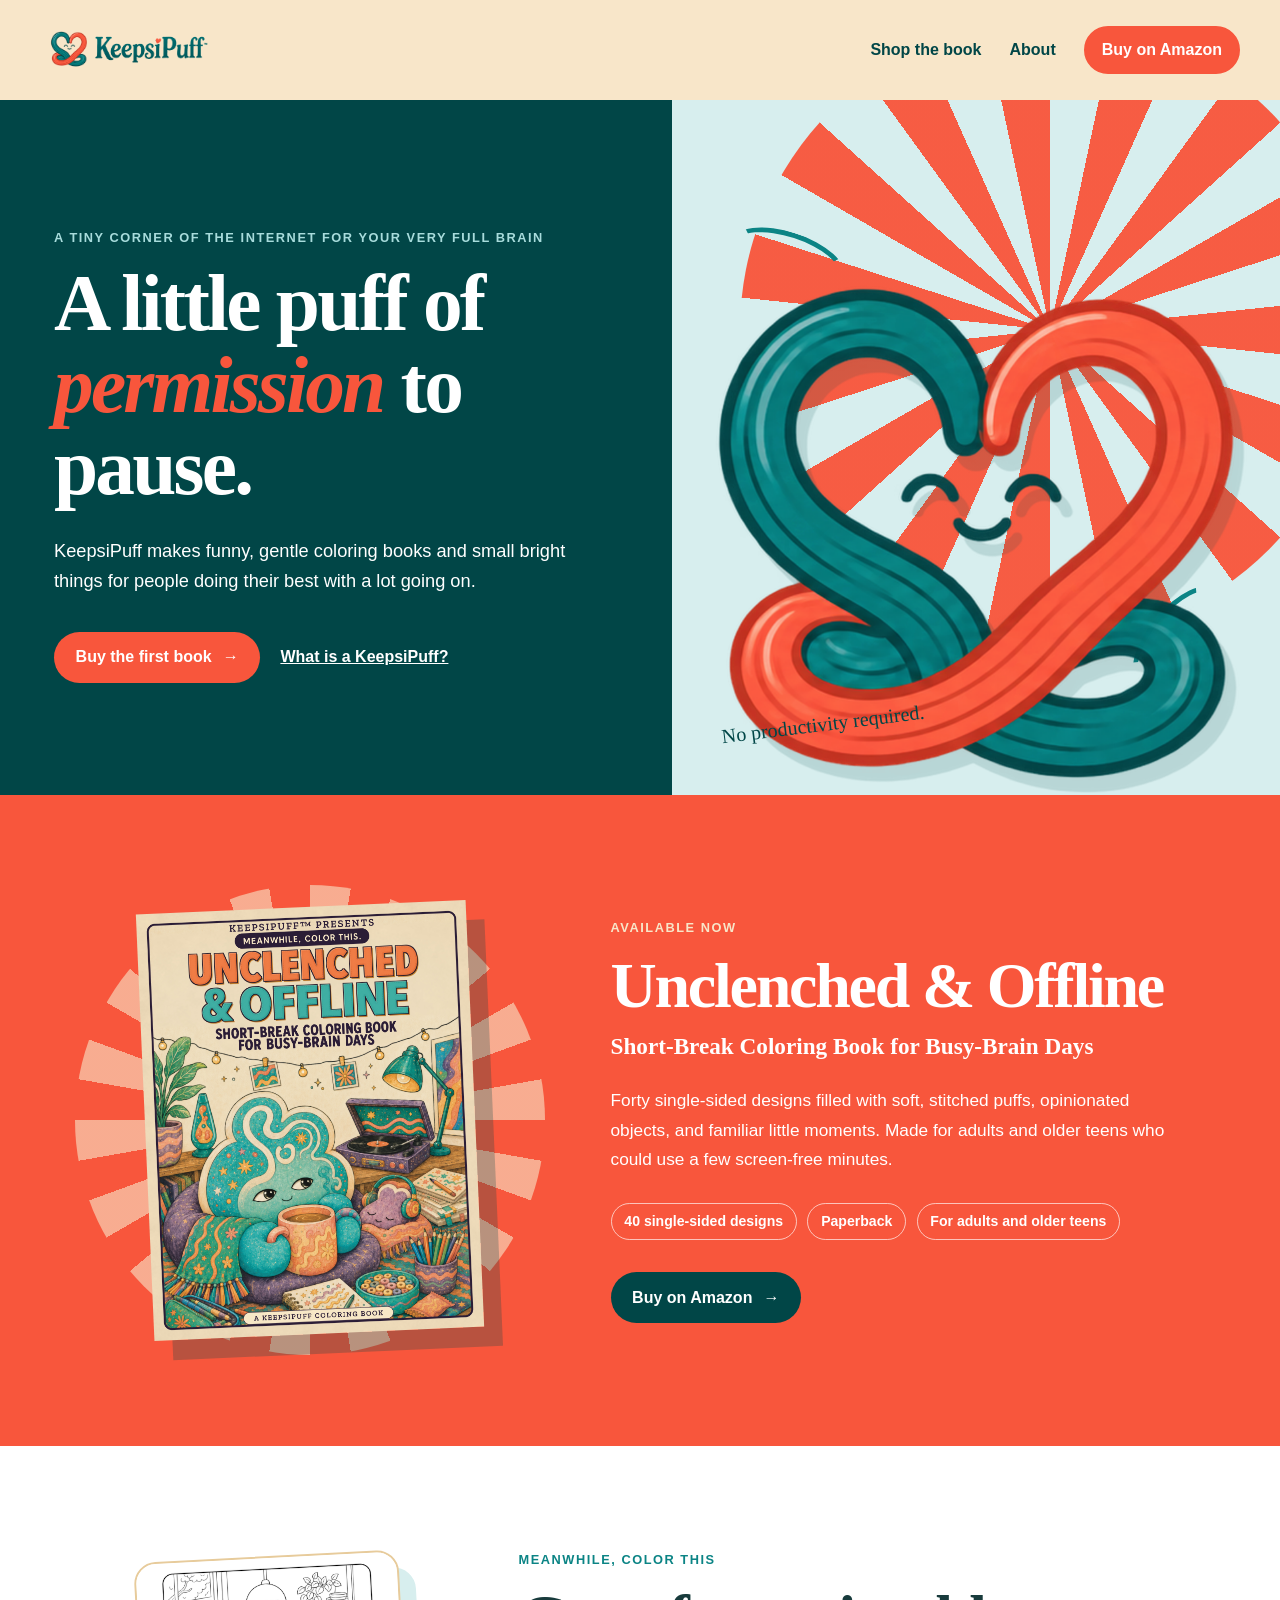
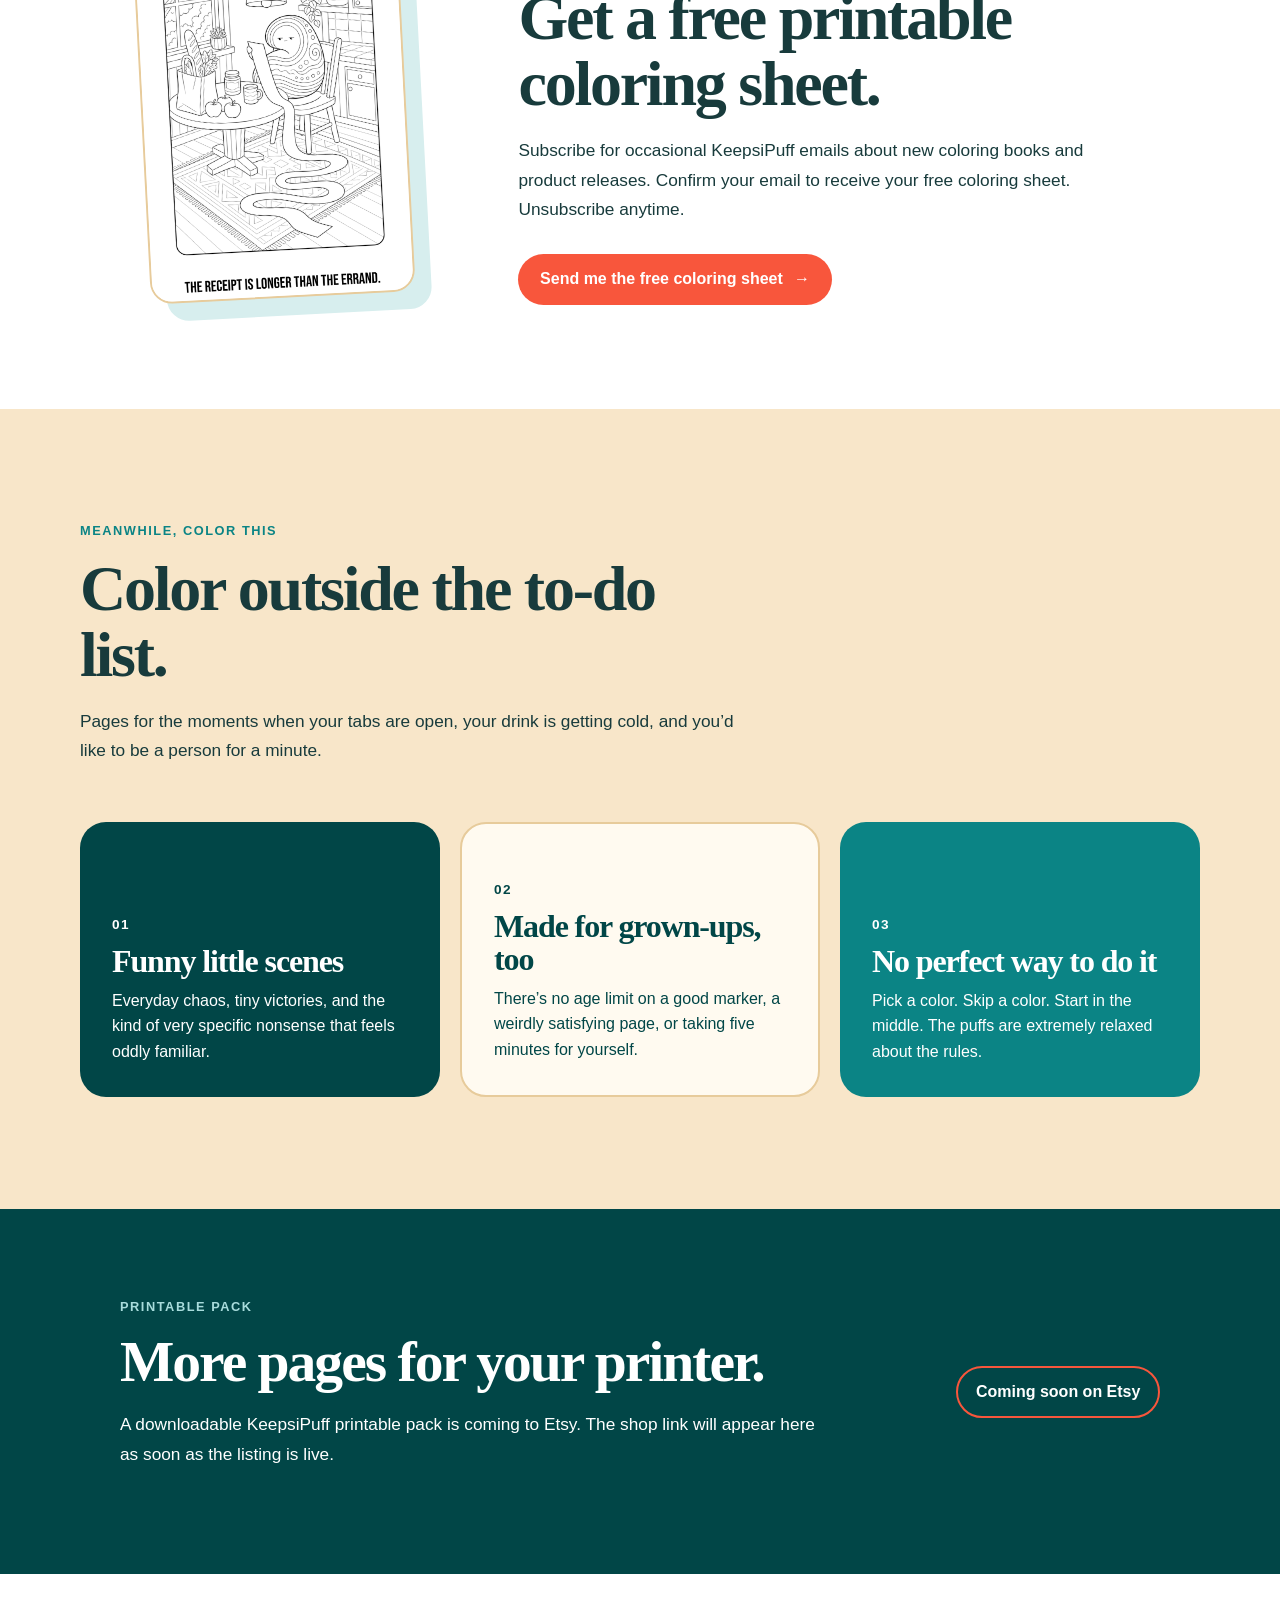
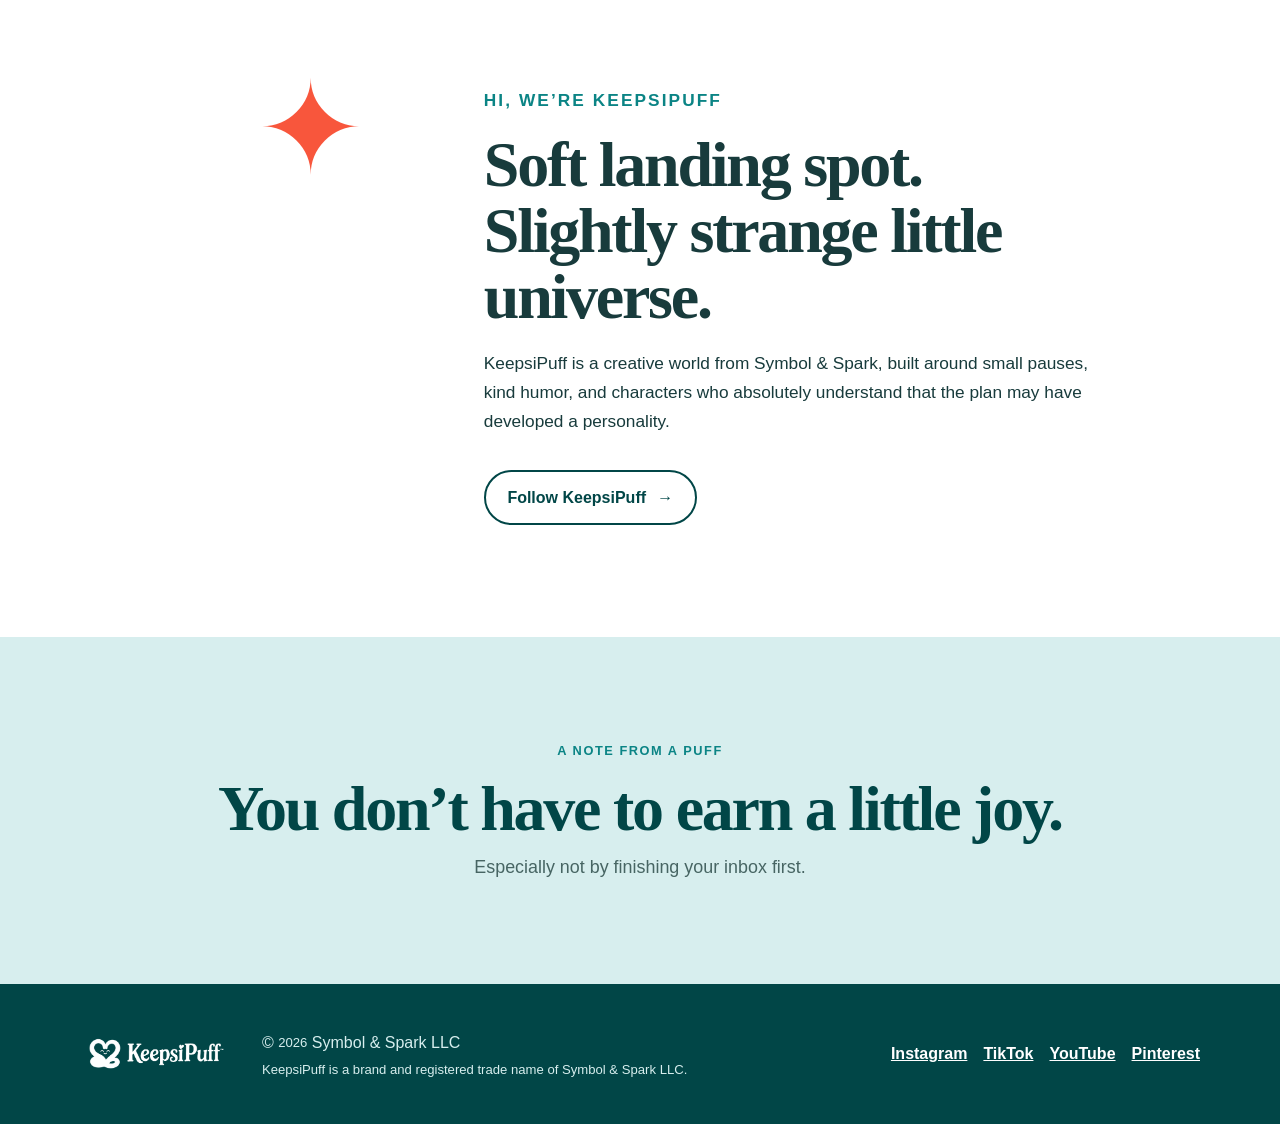
==== public/index.html @ 4de1293d "Correct free coloring sheet signup" ====
<!doctype html>
<html lang="en">
  <head>
    <meta charset="utf-8" />
    <meta name="viewport" content="width=device-width, initial-scale=1" />
    <meta name="description" content="KeepsiPuff makes small, funny places to pause, color, and keep going." />
    <meta name="theme-color" content="#014647" />
    <title>KeepsiPuff — Little breaks for big feelings</title>
    <link rel="icon" type="image/png" href="favicon.png" />
    <link rel="stylesheet" href="styles.css" />
  </head>
  <body>
    <a class="skip-link" href="#main">Skip to content</a>
    <header class="site-header">
      <a class="brand" href="#top" aria-label="KeepsiPuff home">
        <img src="keepsipuff-logo.png" alt="KeepsiPuff" />
      </a>
      <nav aria-label="Primary navigation">
        <a href="#shop">Shop the book</a>
        <a href="#about">About</a>
        <a class="nav-cta" href="https://www.amazon.com/dp/B0HKVKWVZ1" target="_blank" rel="noopener">Buy on Amazon</a>
      </nav>
    </header>

    <main id="main">
      <section class="hero" id="top" aria-labelledby="hero-heading">
        <div class="hero-copy">
          <p class="eyebrow">A tiny corner of the internet for your very full brain</p>
          <h1 id="hero-heading">A little puff of <em>permission</em> to pause.</h1>
          <p class="hero-intro">KeepsiPuff makes funny, gentle coloring books and small bright things for people doing their best with a lot going on.</p>
          <div class="hero-actions">
            <a class="button button-coral" href="https://www.amazon.com/dp/B0HKVKWVZ1" target="_blank" rel="noopener">Buy the first book <span aria-hidden="true">→</span></a>
            <a class="text-link" href="#about">What is a KeepsiPuff?</a>
          </div>
        </div>
        <div class="hero-art" aria-hidden="true">
          <div class="sunburst"></div>
          <div class="squiggle squiggle-one"></div>
          <div class="squiggle squiggle-two"></div>
          <img src="keepsipuff-mascot.png" alt="" />
          <p class="art-note">No productivity required.</p>
        </div>
      </section>

      <section class="shop" id="shop" aria-labelledby="shop-heading">
        <div class="book-stage">
          <span class="book-burst" aria-hidden="true"></span>
          <img src="unclenched-offline-cover.jpg" alt="Cover of Unclenched &amp; Offline" />
        </div>
        <div class="book-copy">
          <p class="eyebrow">Available now</p>
          <h2 id="shop-heading">Unclenched &amp; Offline</h2>
          <p class="book-subtitle">Short-Break Coloring Book for Busy-Brain Days</p>
          <p>Forty single-sided designs filled with soft, stitched puffs, opinionated objects, and familiar little moments. Made for adults and older teens who could use a few screen-free minutes.</p>
          <ul class="book-details" aria-label="Book details">
            <li>40 single-sided designs</li>
            <li>Paperback</li>
            <li>For adults and older teens</li>
          </ul>
          <a class="button button-teal" href="https://www.amazon.com/dp/B0HKVKWVZ1" target="_blank" rel="noopener">Buy on Amazon <span aria-hidden="true">→</span></a>
        </div>
      </section>

      <section class="freebie" id="free-coloring-sheet" aria-labelledby="freebie-heading">
        <div class="freebie-art">
          <img class="free-coloring-sheet" src="free-coloring-sheet.png" alt="Preview of The Receipt Is Longer Than the Errand free coloring sheet" />
        </div>
        <div class="freebie-copy">
          <p class="eyebrow">Meanwhile, Color This</p>
          <h2 id="freebie-heading">Get a free printable coloring sheet.</h2>
          <p>Subscribe for occasional KeepsiPuff emails about new coloring books and product releases. Confirm your email to receive your free coloring sheet. Unsubscribe anytime.</p>
          <a class="button button-coral" href="https://color.keepsipuff.com/" target="_blank" rel="noopener noreferrer">Send me the free coloring sheet <span aria-hidden="true">→</span></a>
        </div>
      </section>

      <section class="breaks" id="meanwhile-color-this" aria-labelledby="breaks-heading">
        <div class="section-heading">
          <p class="eyebrow">Meanwhile, Color This</p>
          <h2 id="breaks-heading">Color outside the to-do list.</h2>
          <p>Pages for the moments when your tabs are open, your drink is getting cold, and you’d like to be a person for a minute.</p>
        </div>
        <div class="break-grid">
          <article class="break-card card-teal">
            <span class="card-number">01</span>
            <h3>Funny little scenes</h3>
            <p>Everyday chaos, tiny victories, and the kind of very specific nonsense that feels oddly familiar.</p>
          </article>
          <article class="break-card card-cream">
            <span class="card-number">02</span>
            <h3>Made for grown-ups, too</h3>
            <p>There’s no age limit on a good marker, a weirdly satisfying page, or taking five minutes for yourself.</p>
          </article>
          <article class="break-card card-coral">
            <span class="card-number">03</span>
            <h3>No perfect way to do it</h3>
            <p>Pick a color. Skip a color. Start in the middle. The puffs are extremely relaxed about the rules.</p>
          </article>
        </div>
      </section>

      <section class="printable-pack" id="printable-pack" aria-labelledby="printable-heading">
        <div>
          <p class="eyebrow">Printable pack</p>
          <h2 id="printable-heading">More pages for your printer.</h2>
          <p>A downloadable KeepsiPuff printable pack is coming to Etsy. The shop link will appear here as soon as the listing is live.</p>
        </div>
        <p class="coming-soon">Coming soon on Etsy</p>
      </section>

      <section class="about" id="about" aria-labelledby="about-heading">
        <div class="about-mark" aria-hidden="true">✦</div>
        <div>
          <p class="eyebrow">Hi, we’re KeepsiPuff</p>
          <h2 id="about-heading">Soft landing spot. Slightly strange little universe.</h2>
          <p>KeepsiPuff is a creative world from Symbol &amp; Spark, built around small pauses, kind humor, and characters who absolutely understand that the plan may have developed a personality.</p>
          <a class="button button-outline" href="#social">Follow KeepsiPuff <span aria-hidden="true">→</span></a>
        </div>
      </section>

      <section class="note" aria-labelledby="note-heading">
        <p class="eyebrow">A note from a puff</p>
        <h2 id="note-heading">You don’t have to earn a little joy.</h2>
        <p>Especially not by finishing your inbox first.</p>
      </section>
    </main>

    <footer>
      <img src="keepsipuff-logo.png" alt="KeepsiPuff" />
      <p class="footer-legal">© <span id="year"></span> Symbol &amp; Spark LLC<br /><span>KeepsiPuff is a brand and registered trade name of Symbol &amp; Spark LLC.</span></p>
      <nav class="social-links" id="social" aria-label="KeepsiPuff social profiles">
        <a href="https://www.instagram.com/keepsipuff/" target="_blank" rel="noopener noreferrer">Instagram</a>
        <a href="https://www.tiktok.com/@keepsipuff" target="_blank" rel="noopener noreferrer">TikTok</a>
        <a href="https://www.youtube.com/@keepsipuff" target="_blank" rel="noopener noreferrer">YouTube</a>
        <a href="https://www.pinterest.com/keepsipuff/" target="_blank" rel="noopener noreferrer">Pinterest</a>
      </nav>
    </footer>
    <script>document.getElementById('year').textContent = new Date().getFullYear()</script>
  </body>
</html>
---- public/styles.css ----
:root {
  --teal: #014647;
  --bright: #0b8485;
  --coral: #f8563c;
  --cream: #f8e6c9;
  --pale: #d7eeee;
  --ink: #183b3c;
  --muted: #476563;
  --display: Georgia, "Times New Roman", serif;
  --body: Arial, Helvetica, sans-serif;
}
* {
  box-sizing: border-box;
}
html {
  scroll-behavior: smooth;
}
body {
  margin: 0;
  background: var(--cream);
  color: var(--ink);
  font-family: var(--body);
  font-size: 16px;
  line-height: 1.5;
}
.skip-link {
  position: absolute;
  left: 1rem;
  top: -4rem;
  background: #fff;
  color: var(--teal);
  padding: 0.7rem 1rem;
  z-index: 10;
}
.skip-link:focus {
  top: 1rem;
}
.site-header {
  width: min(1200px, calc(100% - 3rem));
  margin: auto;
  display: flex;
  justify-content: space-between;
  align-items: center;
  min-height: 100px;
}
.brand img {
  width: 175px;
  height: auto;
  display: block;
}
.site-header nav {
  display: flex;
  gap: 1.75rem;
  align-items: center;
}
.site-header a {
  color: var(--teal);
  font-weight: 700;
  text-decoration: none;
}
.site-header a:hover {
  text-decoration: underline;
}
.site-header .nav-cta {
  padding: 0.65rem 1rem;
  border: 2px solid var(--coral);
  background: var(--coral);
  color: #fff;
  border-radius: 999px;
}
.site-header .nav-cta:hover {
  background: #ff7058;
  text-decoration: none;
}
.hero {
  min-height: 600px;
  background: var(--teal);
  color: #fff;
  display: grid;
  grid-template-columns: 1.05fr 0.95fr;
  overflow: hidden;
}
.hero-copy {
  max-width: 650px;
  justify-self: end;
  padding: 8rem clamp(2rem, 7vw, 6.5rem) 7rem 2rem;
}
.eyebrow {
  font-size: 0.8rem;
  letter-spacing: 0.12em;
  text-transform: uppercase;
  font-weight: 800;
  margin: 0 0 1rem;
}
.hero .eyebrow {
  color: #a8dcdc;
}
.hero h1,
h2,
h3 {
  font-family: var(--display);
  letter-spacing: -0.035em;
  line-height: 1.03;
}
.hero h1 {
  font-size: clamp(3.3rem, 6.2vw, 6.5rem);
  margin: 0;
  max-width: 650px;
}
.hero h1 em {
  color: var(--coral);
  font-weight: inherit;
}
.hero-intro {
  font-size: 1.14rem;
  max-width: 530px;
  margin: 1.75rem 0 2.2rem;
  line-height: 1.65;
}
.hero-actions {
  display: flex;
  align-items: center;
  gap: 1.25rem;
  flex-wrap: wrap;
}
.button {
  display: inline-flex;
  align-items: center;
  gap: 0.7rem;
  border-radius: 999px;
  padding: 0.85rem 1.35rem;
  font-weight: 800;
  text-decoration: none;
  transition:
    transform 0.2s,
    background 0.2s;
}
.button:hover {
  transform: translateY(-2px);
}
.button-coral {
  background: var(--coral);
  color: #fff;
}
.button-coral:hover {
  background: #ff7058;
}
.button-teal {
  background: var(--teal);
  color: #fff;
}
.button-teal:hover {
  background: var(--bright);
}
.text-link {
  color: #fff;
  font-weight: 800;
}
.hero-art {
  position: relative;
  min-height: 600px;
  background: var(--pale);
  display: flex;
  align-items: end;
  justify-content: center;
  overflow: hidden;
}
.hero-art img {
  position: relative;
  width: min(580px, 90%);
  z-index: 2;
  filter: drop-shadow(11px 15px 0 rgba(1, 70, 71, 0.14));
}
.sunburst {
  position: absolute;
  width: 620px;
  height: 620px;
  top: -80px;
  right: -80px;
  background: repeating-conic-gradient(
    from 12deg,
    var(--coral) 0 12deg,
    transparent 12deg 24deg
  );
  border-radius: 50%;
  opacity: 0.96;
}
.squiggle {
  border: 5px solid var(--bright);
  width: 120px;
  height: 55px;
  border-color: var(--bright) transparent transparent transparent;
  border-radius: 50%;
  position: absolute;
  z-index: 1;
}
.squiggle-one {
  top: 19%;
  left: 9%;
  transform: rotate(18deg);
}
.squiggle-two {
  right: 7%;
  bottom: 19%;
  transform: rotate(-50deg);
}
.art-note {
  position: absolute;
  z-index: 3;
  left: 8%;
  bottom: 8%;
  font-family: var(--display);
  font-size: 1.25rem;
  color: var(--teal);
  transform: rotate(-7deg);
  margin: 0;
}
.shop {
  background: var(--coral);
  color: #fff;
  display: grid;
  grid-template-columns: minmax(300px, 0.85fr) 1.15fr;
  gap: clamp(3rem, 7vw, 7rem);
  align-items: center;
  padding: 7rem max(1.5rem, calc((100vw - 1080px) / 2));
  overflow: hidden;
}
.book-stage {
  position: relative;
  display: flex;
  justify-content: center;
}
.book-stage img {
  position: relative;
  width: min(330px, 78vw);
  height: auto;
  z-index: 2;
  box-shadow: 18px 20px 0 rgba(1, 70, 71, 0.26);
  transform: rotate(-2.5deg);
}
.book-burst {
  position: absolute;
  width: 470px;
  height: 470px;
  top: 50%;
  left: 50%;
  transform: translate(-50%, -50%);
  background: repeating-conic-gradient(
    var(--cream) 0 10deg,
    transparent 10deg 20deg
  );
  border-radius: 50%;
  opacity: 0.6;
}
.book-copy {
  max-width: 570px;
}
.book-copy .eyebrow {
  color: var(--cream);
}
.book-copy h2 {
  margin-bottom: 0.65rem;
}
.book-subtitle {
  font-family: var(--display);
  font-size: 1.45rem;
  font-weight: 700;
  margin: 0.25rem 0 1.4rem;
}
.book-copy > p:not(.eyebrow):not(.book-subtitle) {
  font-size: 1.08rem;
  line-height: 1.7;
}
.book-details {
  display: flex;
  flex-wrap: wrap;
  gap: 0.65rem;
  list-style: none;
  margin: 1.75rem 0 2rem;
  padding: 0;
}
.book-details li {
  border: 1px solid rgba(255, 255, 255, 0.65);
  border-radius: 999px;
  padding: 0.45rem 0.8rem;
  font-size: 0.88rem;
  font-weight: 700;
}
.freebie {
  background: #fff;
  display: grid;
  grid-template-columns: 0.65fr 1.35fr;
  gap: clamp(2.5rem, 7vw, 6rem);
  align-items: center;
  padding: 6.5rem max(1.5rem, calc((100vw - 1040px) / 2));
}
.freebie-art {
  display: flex;
  justify-content: center;
}
.free-coloring-sheet {
  width: min(265px, 72vw);
  background: #fffaf0;
  border: 2px solid #e7cb9b;
  border-radius: 22px;
  box-shadow: 16px 18px 0 var(--pale);
  display: block;
  transform: rotate(-3deg);
}
.freebie-copy {
  max-width: 650px;
}
.freebie-copy .eyebrow {
  color: var(--bright);
}
.freebie-copy > p:last-of-type {
  font-size: 1.08rem;
  line-height: 1.7;
  max-width: 570px;
}
.freebie-copy .button {
  margin-top: 0.75rem;
}
.breaks {
  padding: 7rem max(1.5rem, calc((100vw - 1120px) / 2));
  background: var(--cream);
}
.section-heading {
  max-width: 660px;
}
.section-heading .eyebrow,
.about .eyebrow,
.note .eyebrow {
  color: var(--bright);
}
h2 {
  font-size: clamp(2.6rem, 5vw, 4.6rem);
  margin: 0.15rem 0 1.2rem;
}
.section-heading > p:last-child,
.about p {
  font-size: 1.08rem;
  line-height: 1.7;
}
.break-grid {
  display: grid;
  grid-template-columns: repeat(3, 1fr);
  gap: 1.25rem;
  margin-top: 3.5rem;
}
.break-card {
  min-height: 275px;
  border-radius: 26px;
  padding: 2rem;
  display: flex;
  flex-direction: column;
  justify-content: end;
}
.break-card h3 {
  font-size: 2rem;
  margin: 0.6rem 0;
}
.break-card p {
  margin: 0;
  line-height: 1.6;
}
.card-number {
  font-size: 0.85rem;
  font-weight: 800;
  letter-spacing: 0.1em;
}
.card-teal {
  background: var(--teal);
  color: #fff;
}
.card-cream {
  background: #fffaf0;
  color: var(--teal);
  border: 2px solid #e7cb9b;
}
.card-coral {
  background: var(--bright);
  color: #fff;
}
.printable-pack {
  background: var(--teal);
  color: #fff;
  display: grid;
  grid-template-columns: 1fr auto;
  gap: 3rem;
  align-items: center;
  padding: 5.5rem max(1.5rem, calc((100vw - 1040px) / 2));
}
.printable-pack > div {
  max-width: 700px;
}
.printable-pack .eyebrow {
  color: #a8dcdc;
}
.printable-pack h2 {
  font-size: clamp(2.5rem, 4.5vw, 4rem);
}
.printable-pack div > p:last-child {
  font-size: 1.08rem;
  line-height: 1.7;
}
.coming-soon {
  border: 2px solid var(--coral);
  border-radius: 999px;
  color: #fff;
  font-weight: 800;
  padding: 0.75rem 1.1rem;
  white-space: nowrap;
}
.about {
  background: #fff;
  display: grid;
  grid-template-columns: 0.45fr 1fr;
  gap: 2rem;
  padding: 7rem max(1.5rem, calc((100vw - 940px) / 2));
  align-items: start;
}
.about > div:last-child {
  max-width: 650px;
}
.about-mark {
  font-size: 8rem;
  color: var(--coral);
  font-family: var(--display);
  line-height: 0.7;
  text-align: center;
}
.button-outline {
  border: 2px solid var(--teal);
  color: var(--teal);
  margin-top: 1rem;
}
.button-outline:hover {
  background: var(--teal);
  color: #fff;
}
.note {
  text-align: center;
  padding: 6.5rem 1.5rem;
  background: var(--pale);
}
.note h2 {
  color: var(--teal);
  margin-bottom: 0.7rem;
}
.note p:last-child {
  font-size: 1.12rem;
  margin: 0;
  color: var(--muted);
}
footer {
  background: var(--teal);
  color: #d7eeee;
  padding: 2.7rem max(1.5rem, calc((100vw - 1120px) / 2));
  display: flex;
  align-items: center;
  gap: 2rem;
  flex-wrap: wrap;
}
footer img {
  width: 150px;
  filter: brightness(0) invert(1);
}
footer p {
  margin: 0;
  flex: 1;
}
.footer-legal span {
  display: inline-block;
  font-size: 0.82rem;
  line-height: 1.45;
  margin-top: 0.35rem;
  max-width: 430px;
}
footer a {
  color: #fff;
}
.social-links {
  display: flex;
  gap: 1rem;
  flex-wrap: wrap;
}
.social-links a {
  font-weight: 700;
}
@media (max-width: 760px) {
  .site-header {
    min-height: 80px;
    width: calc(100% - 2rem);
  }
  .brand img {
    width: 142px;
  }
  .site-header nav a:not(.nav-cta) {
    display: none;
  }
  .site-header .nav-cta {
    font-size: 0.86rem;
  }
  .hero {
    grid-template-columns: 1fr;
  }
  .hero-copy {
    padding: 5rem 1.5rem 4rem;
    justify-self: start;
  }
  .hero-art {
    min-height: 420px;
  }
  .hero h1 {
    font-size: 3.55rem;
  }
  .shop {
    grid-template-columns: 1fr;
    padding: 5rem 1.5rem;
  }
  .freebie {
    grid-template-columns: 1fr;
    padding: 4.5rem 1.5rem;
  }
  .free-coloring-sheet {
    width: min(235px, 68vw);
  }
  .book-stage img {
    width: min(280px, 75vw);
  }
  .breaks {
    padding: 4.5rem 1.5rem;
  }
  .break-grid {
    grid-template-columns: 1fr;
    margin-top: 2rem;
  }
  .break-card {
    min-height: 215px;
  }
  .printable-pack {
    grid-template-columns: 1fr;
    gap: 1.5rem;
    padding: 4.5rem 1.5rem;
  }
  .coming-soon {
    width: fit-content;
  }
  .about {
    grid-template-columns: 1fr;
    padding: 4.5rem 1.5rem;
  }
  .about-mark {
    text-align: left;
    font-size: 5rem;
  }
  .note {
    padding: 4.5rem 1.5rem;
  }
  footer {
    gap: 1rem;
    align-items: flex-start;
    flex-direction: column;
  }
  footer p {
    flex: auto;
  }
  .social-links {
    gap: 0.75rem 1rem;
  }
}
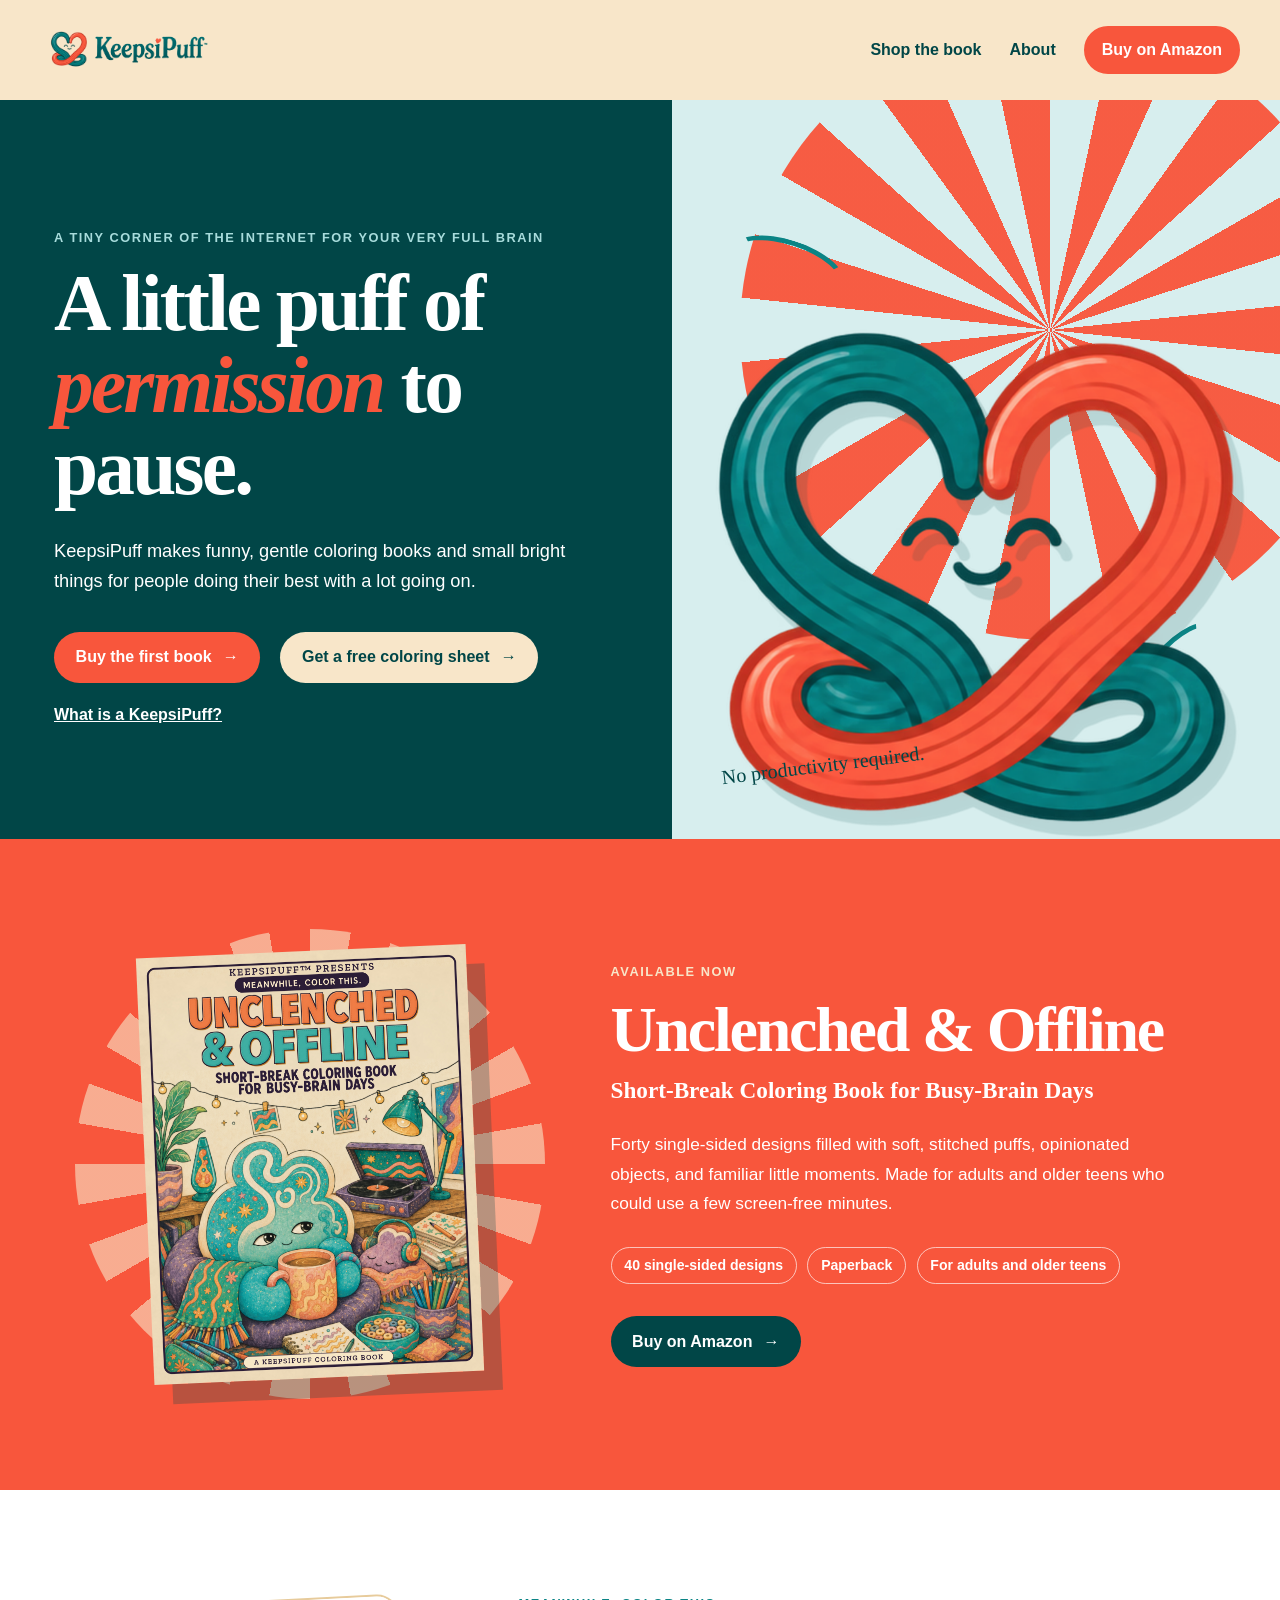
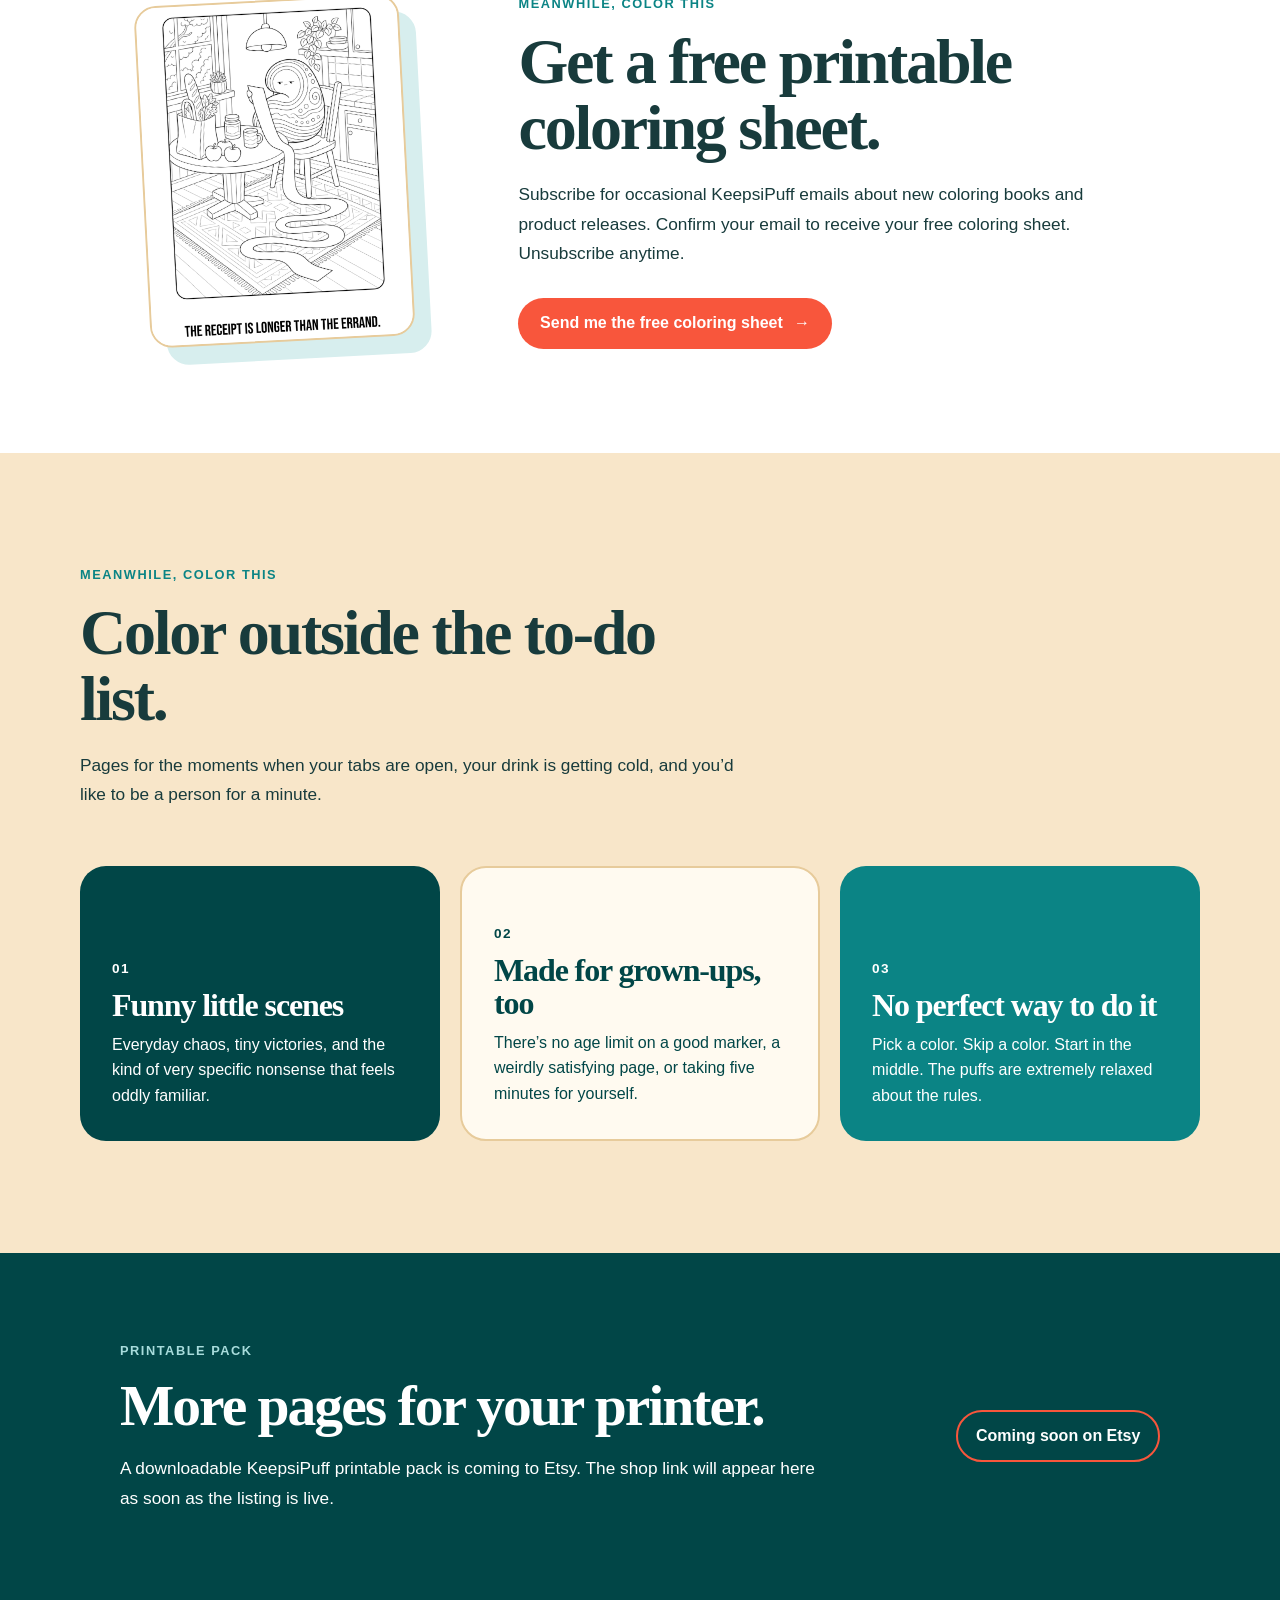
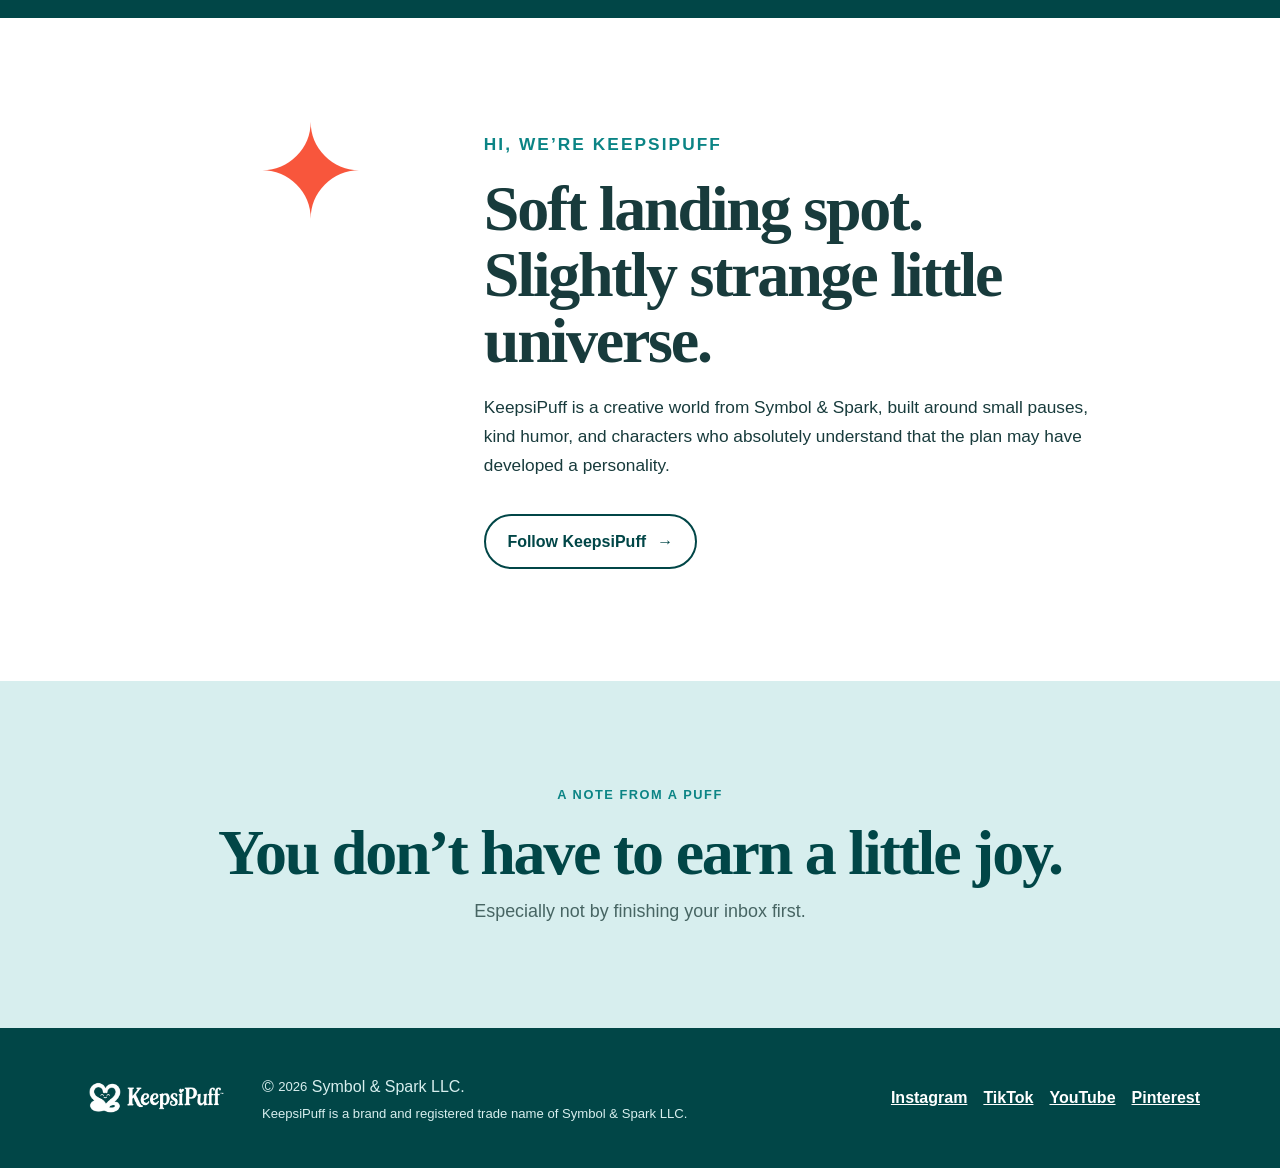
==== commit 35a25ac1: "Add free-sheet hero action" ====
--- a/public/index.html
+++ b/public/index.html
@@ -30,6 +30,7 @@
           <p class="hero-intro">KeepsiPuff makes funny, gentle coloring books and small bright things for people doing their best with a lot going on.</p>
           <div class="hero-actions">
             <a class="button button-coral" href="https://www.amazon.com/dp/B0HKVKWVZ1" target="_blank" rel="noopener">Buy the first book <span aria-hidden="true">→</span></a>
+            <a class="button button-cream" href="#free-coloring-sheet">Get a free coloring sheet <span aria-hidden="true">→</span></a>
             <a class="text-link" href="#about">What is a KeepsiPuff?</a>
           </div>
         </div>
@@ -126,7 +127,7 @@
 
     <footer>
       <img src="keepsipuff-logo.png" alt="KeepsiPuff" />
-      <p class="footer-legal">© <span id="year"></span> Symbol &amp; Spark LLC<br /><span>KeepsiPuff is a brand and registered trade name of Symbol &amp; Spark LLC.</span></p>
+      <p class="footer-legal">© <span id="year"></span> Symbol &amp; Spark LLC.<br /><span>KeepsiPuff is a brand and registered trade name of Symbol &amp; Spark LLC.</span></p>
       <nav class="social-links" id="social" aria-label="KeepsiPuff social profiles">
         <a href="https://www.instagram.com/keepsipuff/" target="_blank" rel="noopener noreferrer">Instagram</a>
         <a href="https://www.tiktok.com/@keepsipuff" target="_blank" rel="noopener noreferrer">TikTok</a>
--- a/public/styles.css
+++ b/public/styles.css
@@ -144,6 +144,13 @@
 }
 .button-coral:hover {
   background: #ff7058;
+}
+.button-cream {
+  background: var(--cream);
+  color: var(--teal);
+}
+.button-cream:hover {
+  background: var(--pale);
 }
 .button-teal {
   background: var(--teal);
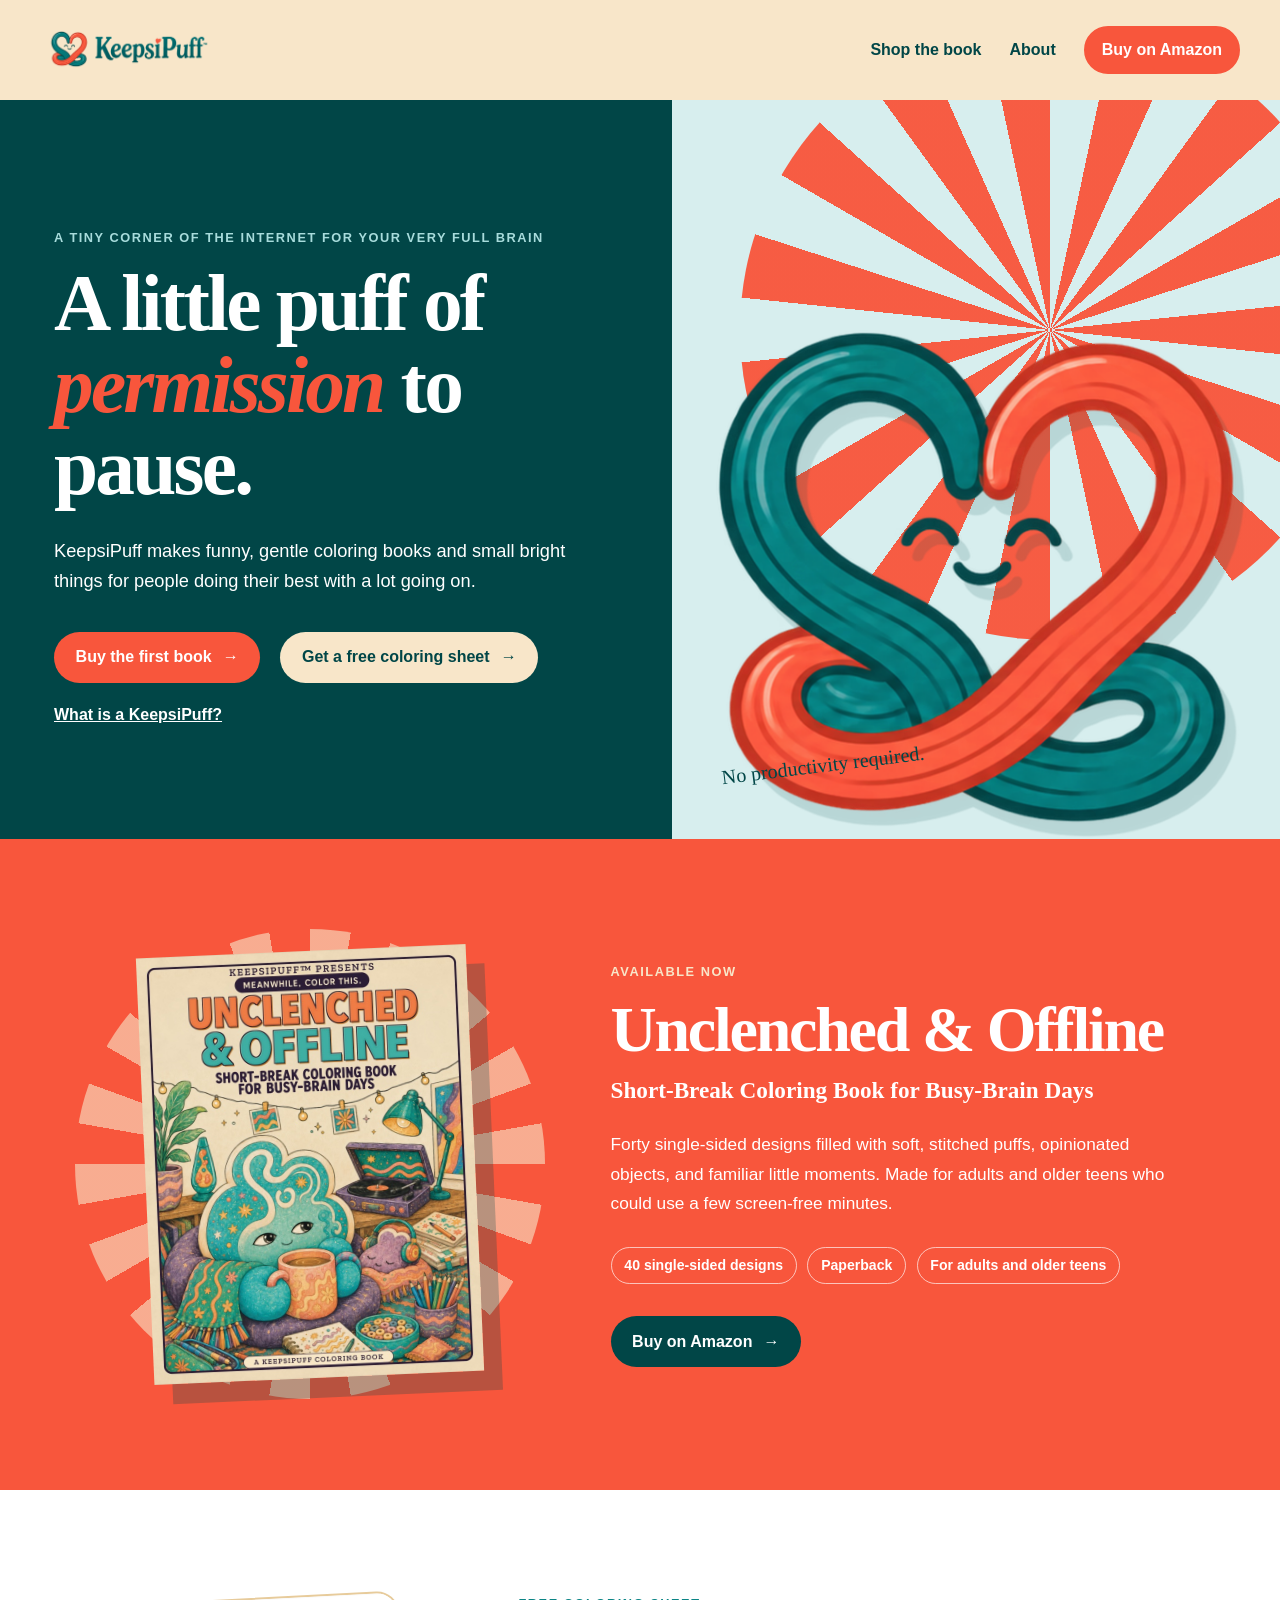
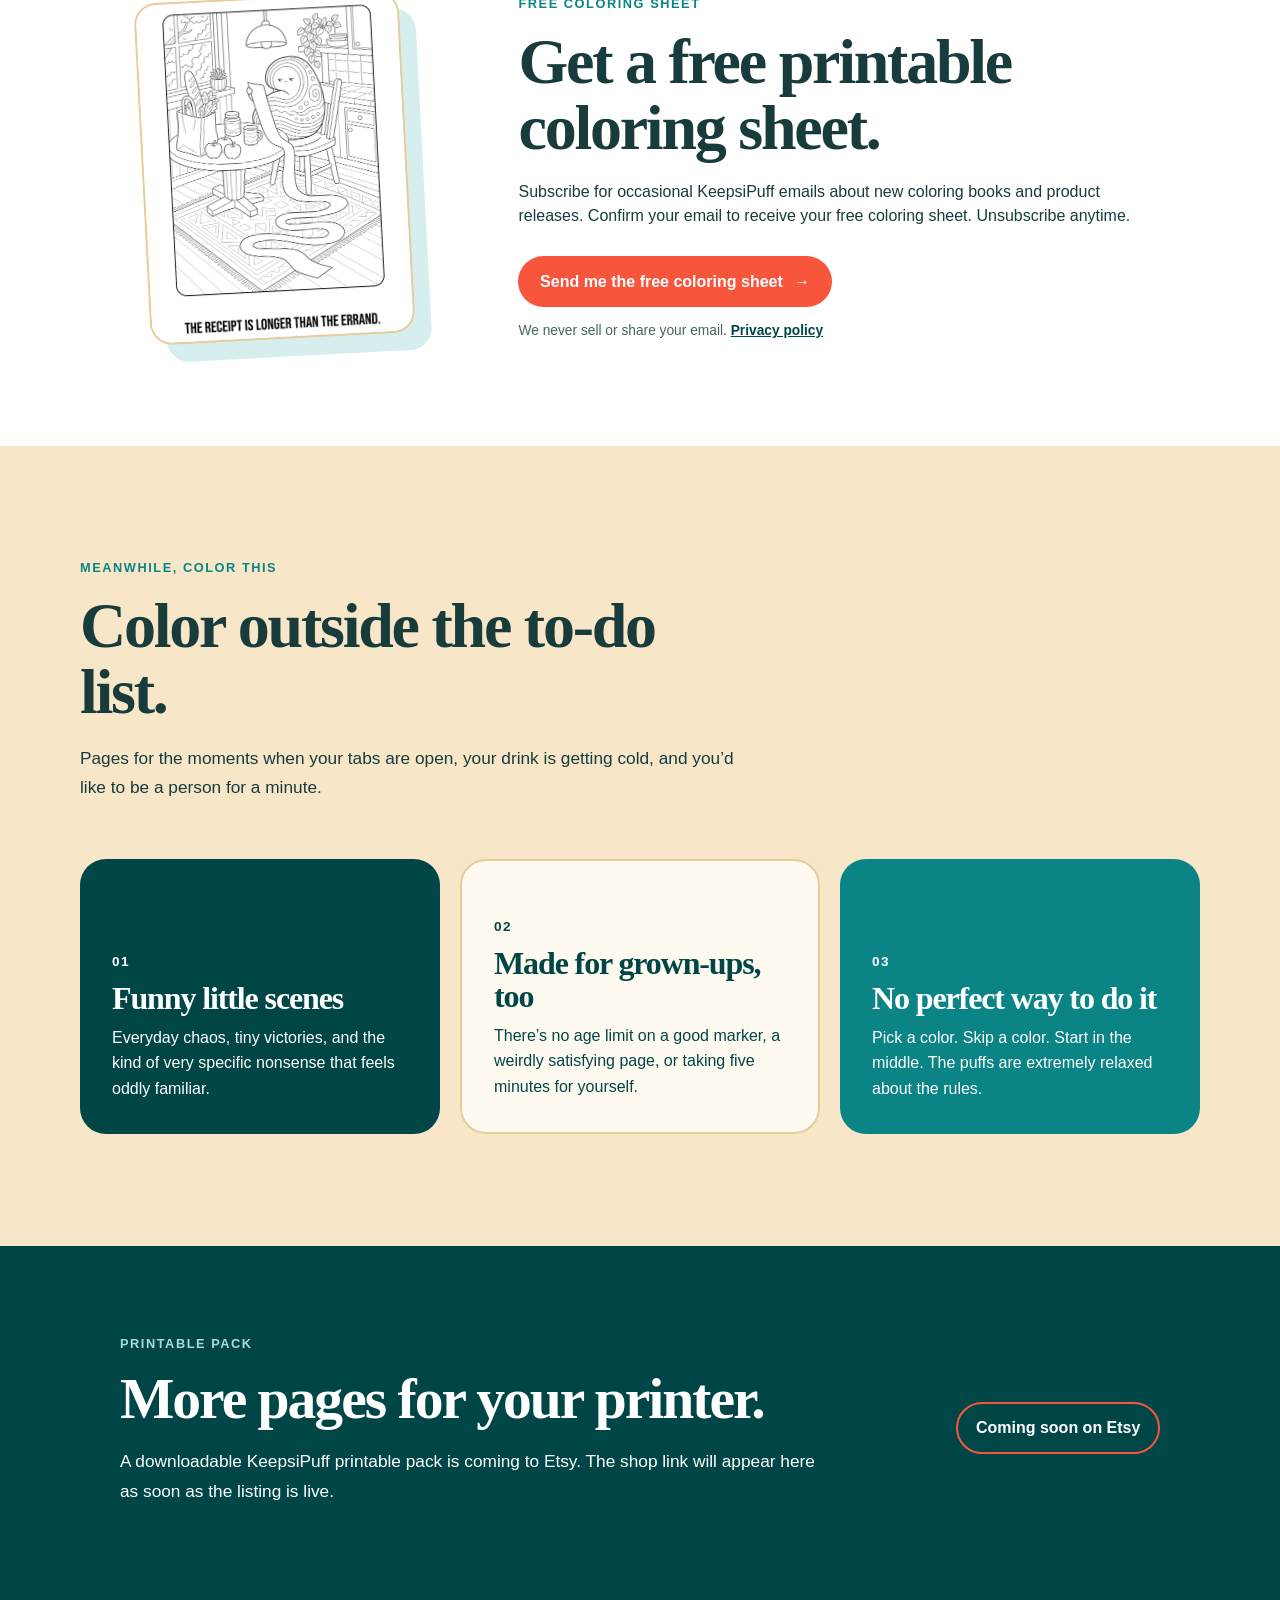
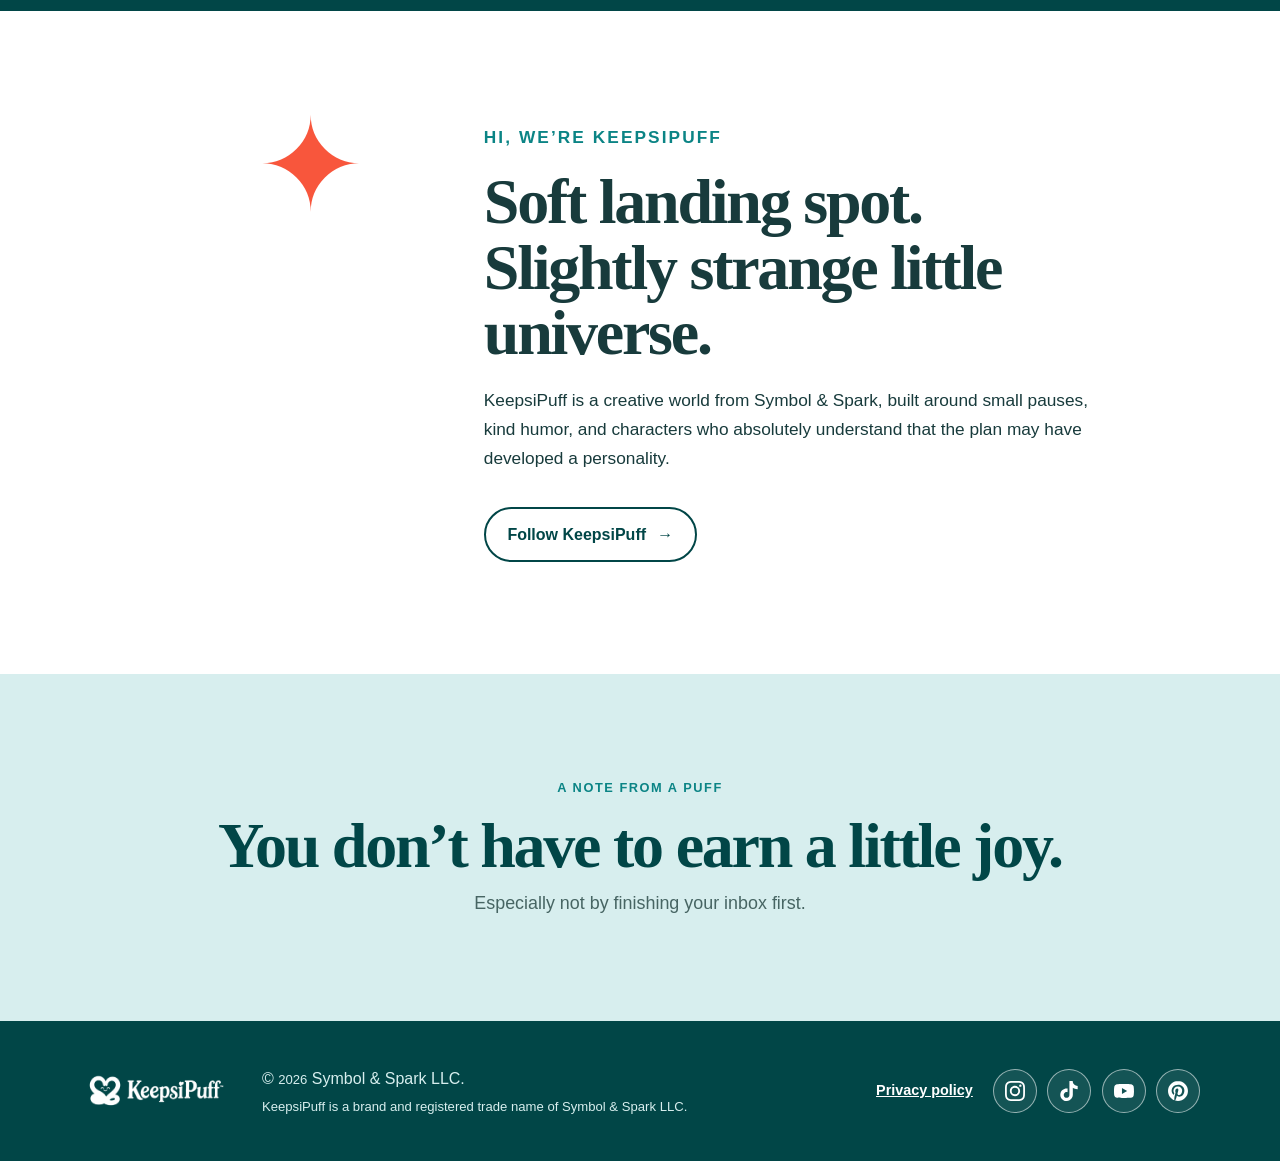
==== commit f70054c1: "Add privacy, sharing, and performance updates" ====
--- a/public/index.html
+++ b/public/index.html
@@ -3,10 +3,18 @@
   <head>
     <meta charset="utf-8" />
     <meta name="viewport" content="width=device-width, initial-scale=1" />
+    <meta name="color-scheme" content="light only" />
     <meta name="description" content="KeepsiPuff makes small, funny places to pause, color, and keep going." />
     <meta name="theme-color" content="#014647" />
+    <meta property="og:title" content="KeepsiPuff — Little breaks for big feelings" />
+    <meta property="og:description" content="Funny, gentle coloring books and small bright things for busy-brain days." />
+    <meta property="og:image" content="https://keepsipuff.com/og-image.jpg" />
+    <meta property="og:url" content="https://keepsipuff.com/" />
+    <meta property="og:type" content="website" />
+    <meta name="twitter:card" content="summary_large_image" />
     <title>KeepsiPuff — Little breaks for big feelings</title>
     <link rel="icon" type="image/png" href="favicon.png" />
+    <link rel="apple-touch-icon" href="apple-touch-icon.png" />
     <link rel="stylesheet" href="styles.css" />
   </head>
   <body>
@@ -36,8 +44,6 @@
         </div>
         <div class="hero-art" aria-hidden="true">
           <div class="sunburst"></div>
-          <div class="squiggle squiggle-one"></div>
-          <div class="squiggle squiggle-two"></div>
           <img src="keepsipuff-mascot.png" alt="" />
           <p class="art-note">No productivity required.</p>
         </div>
@@ -67,10 +73,11 @@
           <img class="free-coloring-sheet" src="free-coloring-sheet.png" alt="Preview of The Receipt Is Longer Than the Errand free coloring sheet" />
         </div>
         <div class="freebie-copy">
-          <p class="eyebrow">Meanwhile, Color This</p>
+          <p class="eyebrow">Free coloring sheet</p>
           <h2 id="freebie-heading">Get a free printable coloring sheet.</h2>
           <p>Subscribe for occasional KeepsiPuff emails about new coloring books and product releases. Confirm your email to receive your free coloring sheet. Unsubscribe anytime.</p>
           <a class="button button-coral" href="https://color.keepsipuff.com/" target="_blank" rel="noopener noreferrer">Send me the free coloring sheet <span aria-hidden="true">→</span></a>
+          <p class="signup-privacy">We never sell or share your email. <a href="privacy.html">Privacy policy</a></p>
         </div>
       </section>
 
@@ -128,12 +135,15 @@
     <footer>
       <img src="keepsipuff-logo.png" alt="KeepsiPuff" />
       <p class="footer-legal">© <span id="year"></span> Symbol &amp; Spark LLC.<br /><span>KeepsiPuff is a brand and registered trade name of Symbol &amp; Spark LLC.</span></p>
-      <nav class="social-links" id="social" aria-label="KeepsiPuff social profiles">
-        <a href="https://www.instagram.com/keepsipuff/" target="_blank" rel="noopener noreferrer">Instagram</a>
-        <a href="https://www.tiktok.com/@keepsipuff" target="_blank" rel="noopener noreferrer">TikTok</a>
-        <a href="https://www.youtube.com/@keepsipuff" target="_blank" rel="noopener noreferrer">YouTube</a>
-        <a href="https://www.pinterest.com/keepsipuff/" target="_blank" rel="noopener noreferrer">Pinterest</a>
-      </nav>
+      <div class="footer-actions">
+        <a class="privacy-link" href="privacy.html">Privacy policy</a>
+        <nav class="social-links" id="social" aria-label="KeepsiPuff social profiles">
+          <a href="https://www.instagram.com/keepsipuff/" target="_blank" rel="noopener noreferrer" aria-label="KeepsiPuff on Instagram"><img src="icons/instagram.svg" alt="" /></a>
+          <a href="https://www.tiktok.com/@keepsipuff" target="_blank" rel="noopener noreferrer" aria-label="KeepsiPuff on TikTok"><img src="icons/tiktok.svg" alt="" /></a>
+          <a href="https://www.youtube.com/@keepsipuff" target="_blank" rel="noopener noreferrer" aria-label="KeepsiPuff on YouTube"><img src="icons/youtube.svg" alt="" /></a>
+          <a href="https://www.pinterest.com/keepsipuff/" target="_blank" rel="noopener noreferrer" aria-label="KeepsiPuff on Pinterest"><img src="icons/pinterest.svg" alt="" /></a>
+        </nav>
+      </div>
     </footer>
     <script>document.getElementById('year').textContent = new Date().getFullYear()</script>
   </body>
--- a/public/styles.css
+++ b/public/styles.css
@@ -1,4 +1,5 @@
 :root {
+  color-scheme: light only;
   --teal: #014647;
   --bright: #0b8485;
   --coral: #f8563c;
@@ -192,25 +193,6 @@
   border-radius: 50%;
   opacity: 0.96;
 }
-.squiggle {
-  border: 5px solid var(--bright);
-  width: 120px;
-  height: 55px;
-  border-color: var(--bright) transparent transparent transparent;
-  border-radius: 50%;
-  position: absolute;
-  z-index: 1;
-}
-.squiggle-one {
-  top: 19%;
-  left: 9%;
-  transform: rotate(18deg);
-}
-.squiggle-two {
-  right: 7%;
-  bottom: 19%;
-  transform: rotate(-50deg);
-}
 .art-note {
   position: absolute;
   z-index: 3;
@@ -328,6 +310,16 @@
 .freebie-copy .button {
   margin-top: 0.75rem;
 }
+.signup-privacy {
+  color: var(--muted);
+  font-size: 0.86rem !important;
+  line-height: 1.5 !important;
+  margin: 0.85rem 0 0;
+}
+.signup-privacy a {
+  color: var(--teal);
+  font-weight: 700;
+}
 .breaks {
   padding: 7rem max(1.5rem, calc((100vw - 1120px) / 2));
   background: var(--cream);
@@ -469,7 +461,7 @@
   gap: 2rem;
   flex-wrap: wrap;
 }
-footer img {
+footer > img {
   width: 150px;
   filter: brightness(0) invert(1);
 }
@@ -487,12 +479,91 @@
 footer a {
   color: #fff;
 }
+.footer-actions {
+  display: flex;
+  align-items: center;
+  gap: 1.25rem;
+}
+.privacy-link {
+  font-size: 0.9rem;
+  font-weight: 700;
+  white-space: nowrap;
+}
 .social-links {
   display: flex;
-  gap: 1rem;
+  gap: 0.65rem;
   flex-wrap: wrap;
 }
 .social-links a {
+  align-items: center;
+  background: rgba(255, 255, 255, 0.08);
+  border: 1px solid rgba(255, 255, 255, 0.55);
+  border-radius: 50%;
+  display: inline-flex;
+  height: 44px;
+  justify-content: center;
+  transition: background 0.2s, border-color 0.2s, transform 0.2s;
+  width: 44px;
+}
+.social-links a:hover {
+  background: var(--coral);
+  border-color: var(--coral);
+  transform: translateY(-2px);
+}
+.social-links img {
+  filter: brightness(0) invert(1);
+  height: 20px;
+  width: 20px;
+}
+.privacy-hero {
+  background: var(--teal);
+  color: #fff;
+  padding: 6rem max(1.5rem, calc((100vw - 940px) / 2));
+}
+.privacy-hero > div {
+  max-width: 760px;
+}
+.privacy-hero .eyebrow {
+  color: #a8dcdc;
+}
+.privacy-hero h1 {
+  font-family: var(--display);
+  font-size: clamp(3.2rem, 7vw, 5.8rem);
+  letter-spacing: -0.035em;
+  line-height: 1.03;
+  margin: 0 0 1.25rem;
+}
+.privacy-hero p:last-child {
+  font-size: 1rem;
+  margin: 0;
+}
+.policy-content {
+  background: #fff;
+  padding: 5.5rem max(1.5rem, calc((100vw - 860px) / 2));
+}
+.policy-content article {
+  max-width: 760px;
+}
+.policy-content section + section {
+  border-top: 1px solid #e7cb9b;
+  margin-top: 2.5rem;
+  padding-top: 2.5rem;
+}
+.policy-content h2 {
+  color: var(--teal);
+  font-size: clamp(1.8rem, 4vw, 2.5rem);
+  margin: 0 0 1rem;
+}
+.policy-content p,
+.policy-content li {
+  font-size: 1.05rem;
+  line-height: 1.75;
+}
+.policy-content ul {
+  padding-left: 1.3rem;
+}
+.policy-content a:not(.button) {
+  color: var(--teal);
   font-weight: 700;
 }
 @media (max-width: 760px) {
@@ -573,7 +644,18 @@
   footer p {
     flex: auto;
   }
+  .footer-actions {
+    align-items: flex-start;
+    flex-direction: column;
+    gap: 1rem;
+  }
   .social-links {
-    gap: 0.75rem 1rem;
-  }
-}
+    gap: 0.65rem;
+  }
+  .privacy-hero {
+    padding: 4.5rem 1.5rem;
+  }
+  .policy-content {
+    padding: 4rem 1.5rem;
+  }
+}
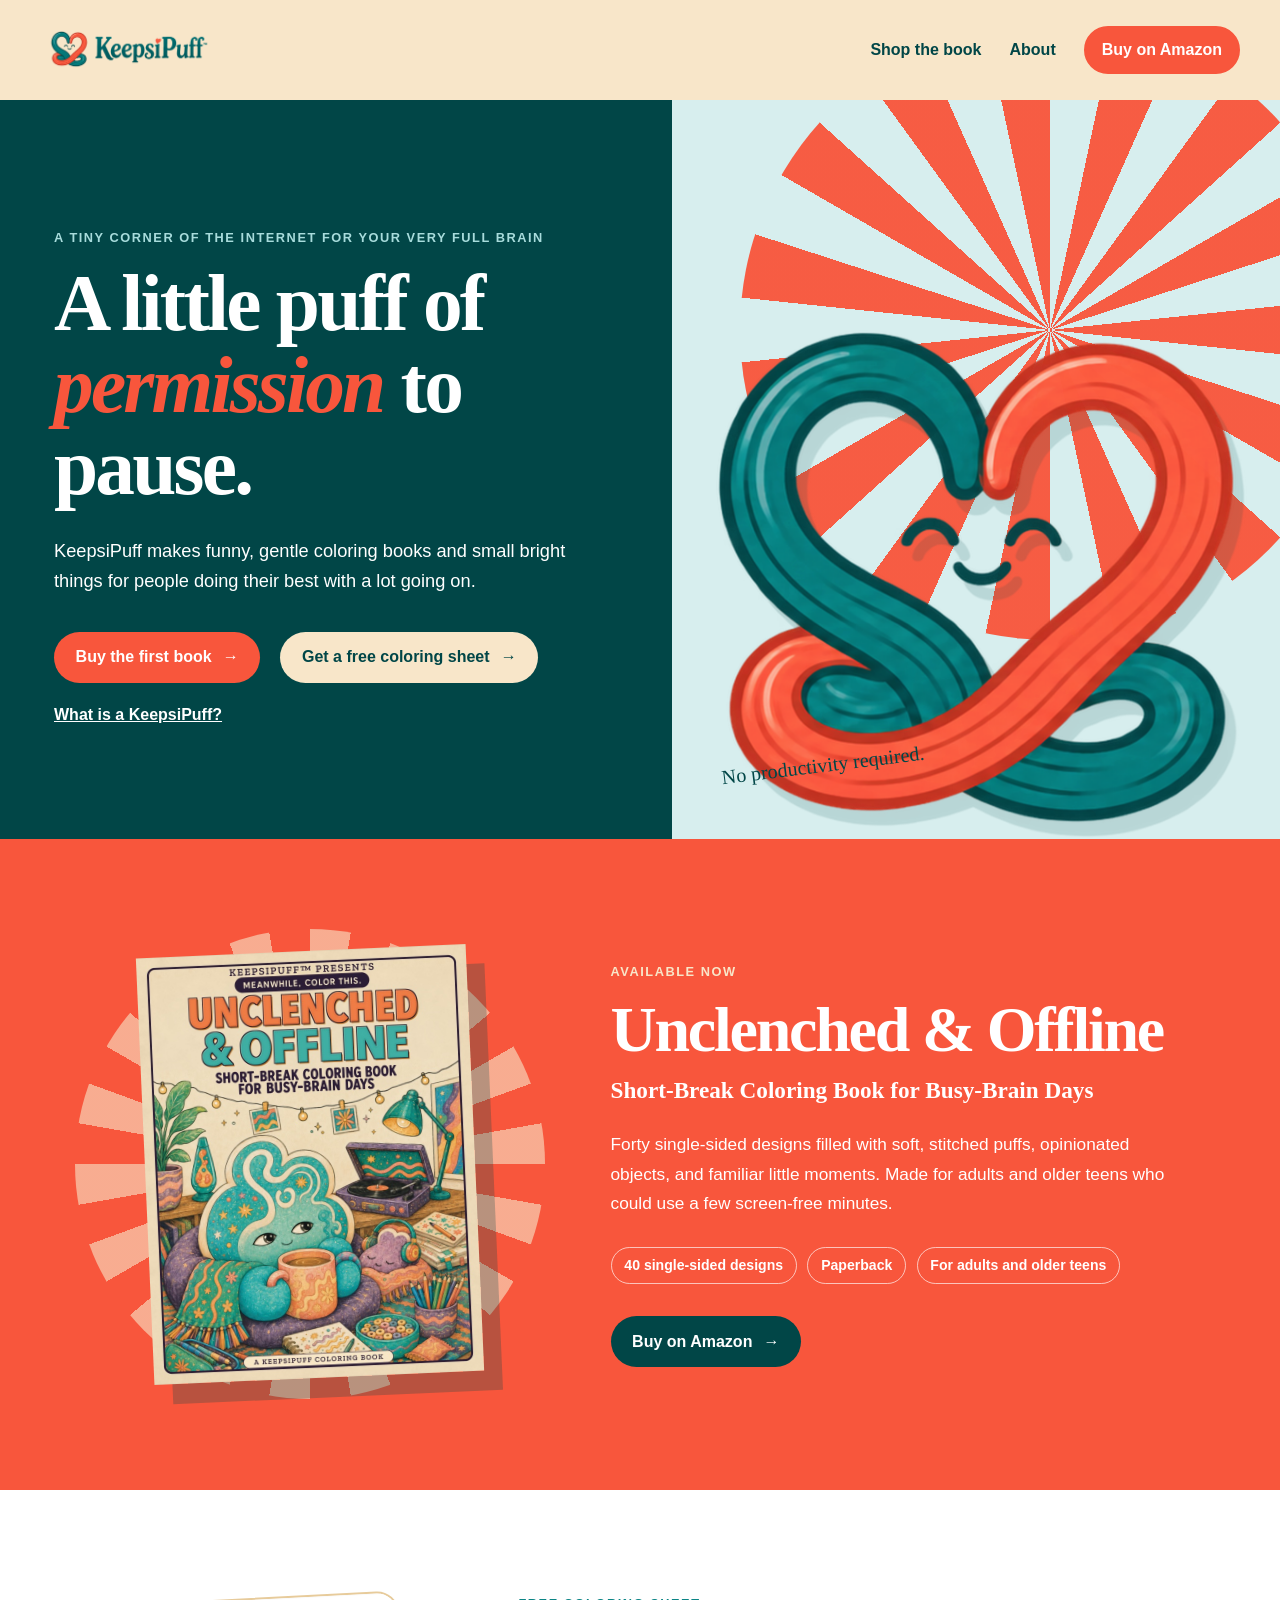
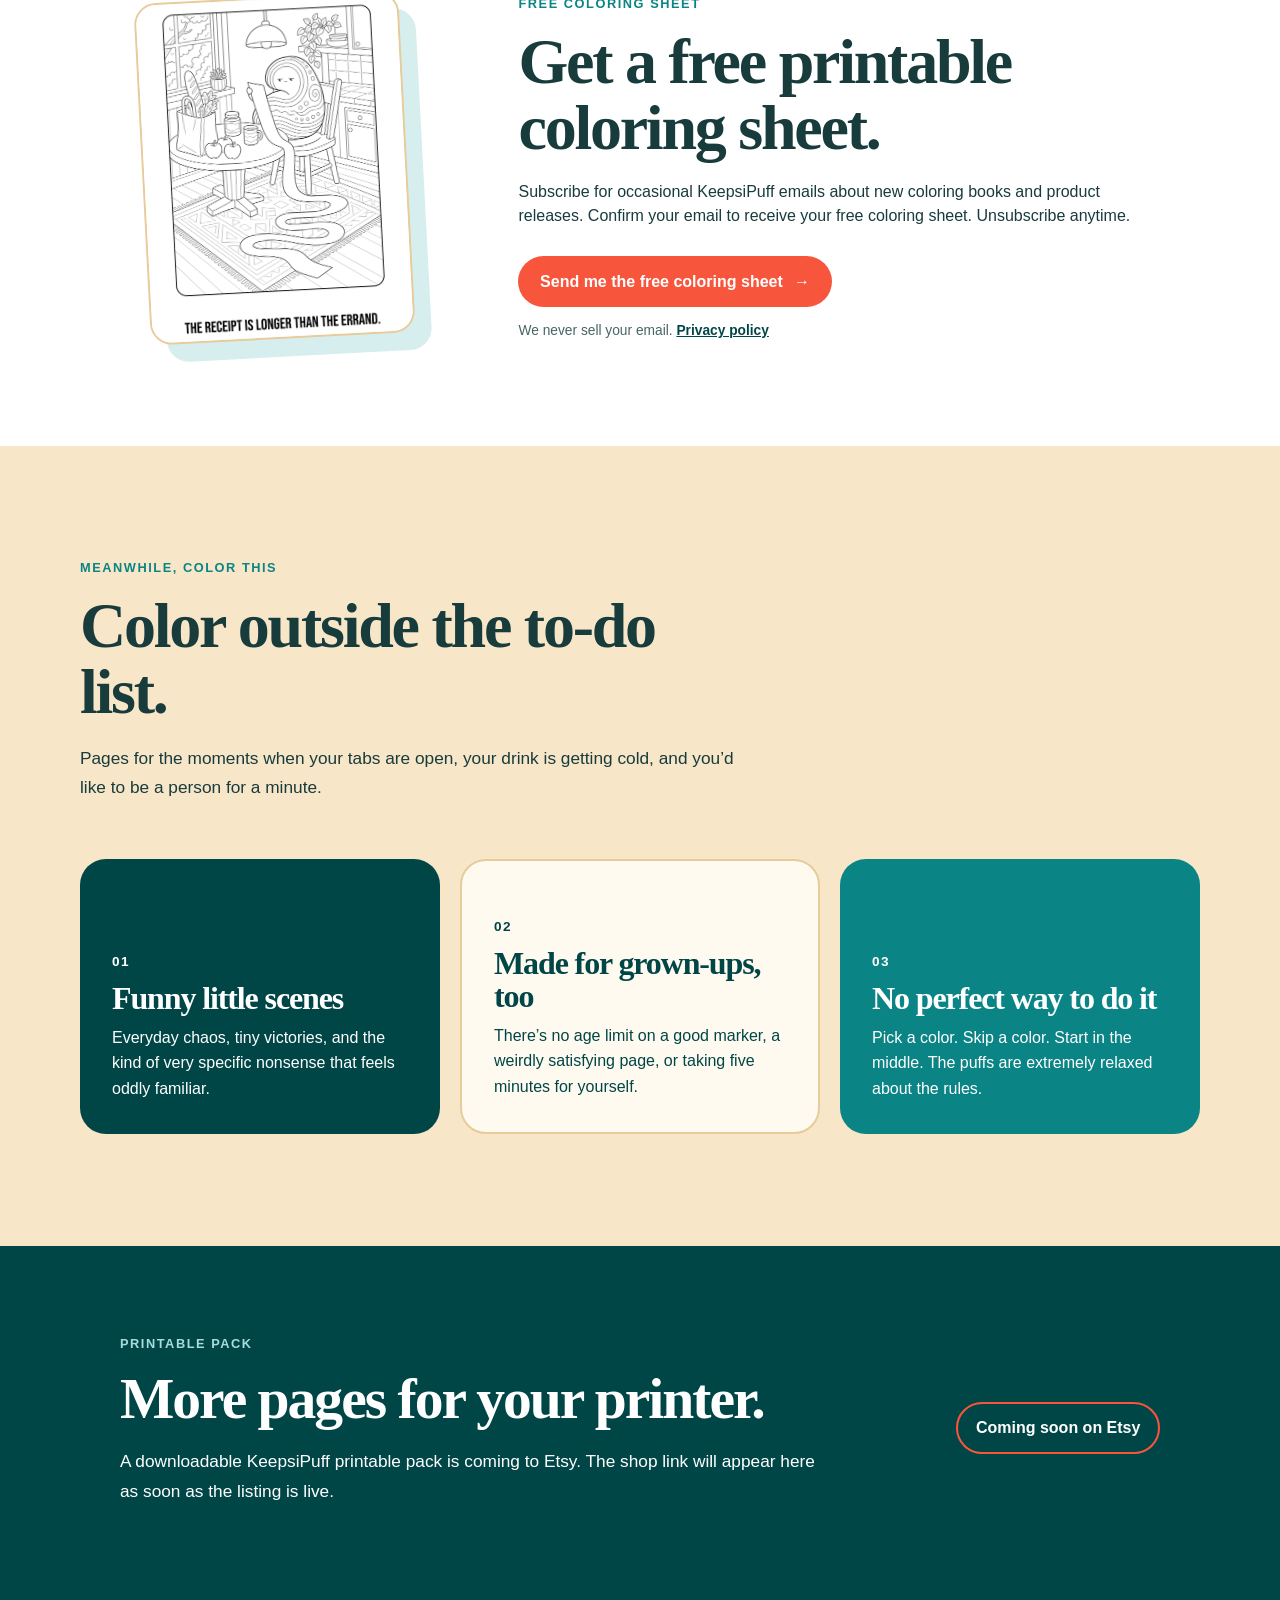
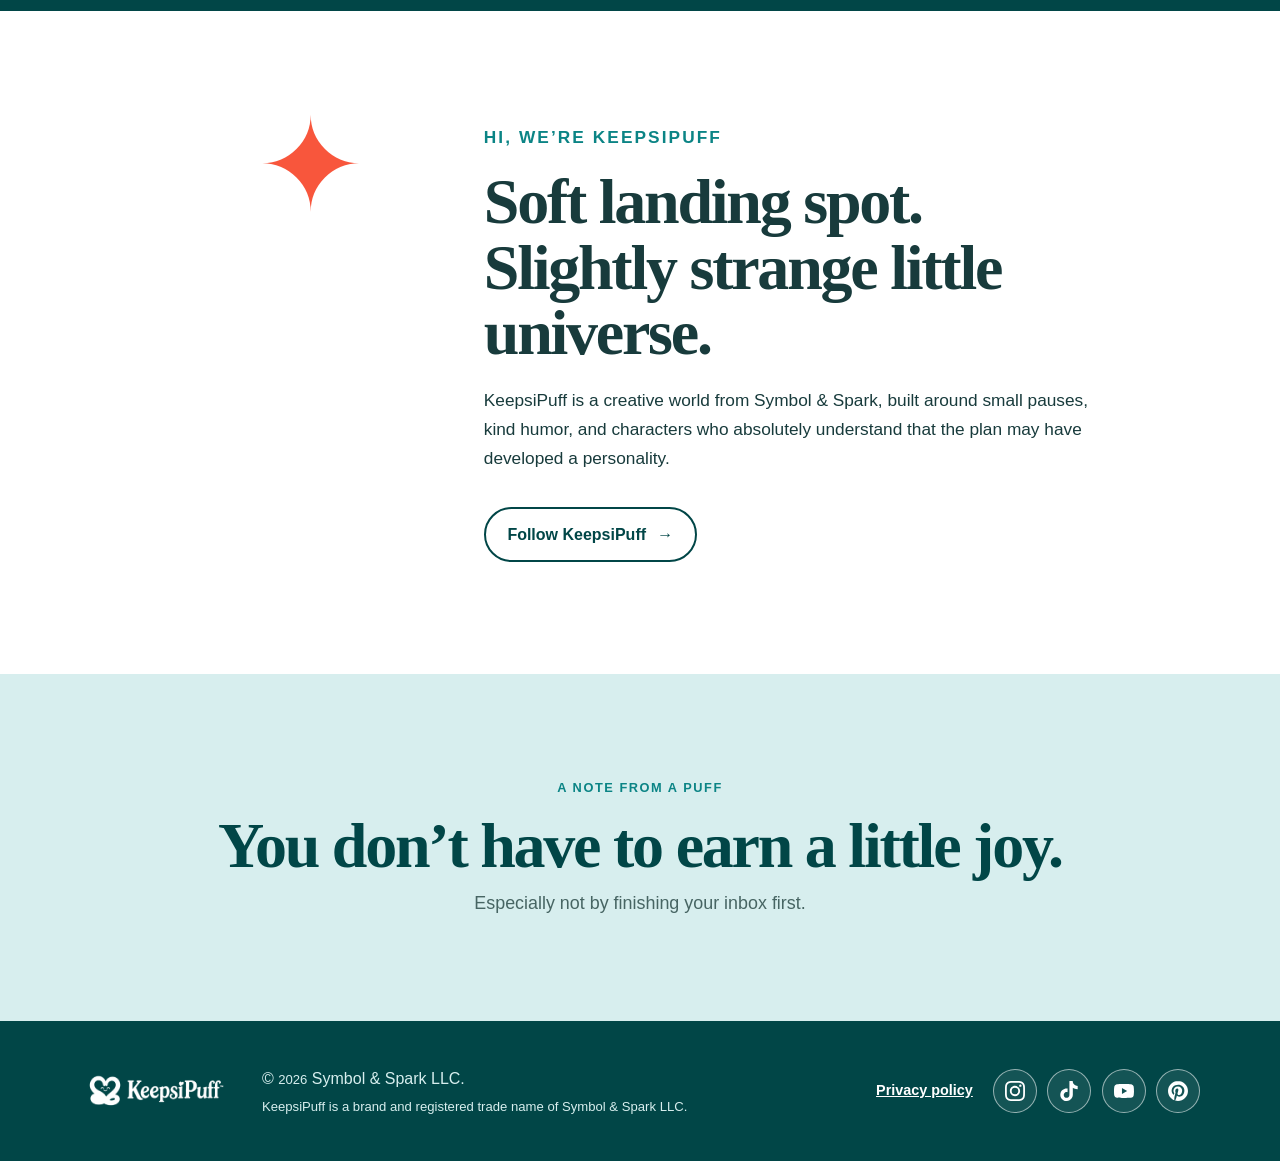
==== commit 4d5a9511: "Move free-sheet signup to MailerLite; add /color puff loop page The free coloring sheet button now l" ====
--- a/public/index.html
+++ b/public/index.html
@@ -76,8 +76,8 @@
           <p class="eyebrow">Free coloring sheet</p>
           <h2 id="freebie-heading">Get a free printable coloring sheet.</h2>
           <p>Subscribe for occasional KeepsiPuff emails about new coloring books and product releases. Confirm your email to receive your free coloring sheet. Unsubscribe anytime.</p>
-          <a class="button button-coral" href="https://color.keepsipuff.com/" target="_blank" rel="noopener noreferrer">Send me the free coloring sheet <span aria-hidden="true">→</span></a>
-          <p class="signup-privacy">We never sell or share your email. <a href="privacy.html">Privacy policy</a></p>
+          <a class="button button-coral" href="https://preview.mailerlite.io/forms/2663201/199703476532414068/share" target="_blank" rel="noopener noreferrer">Send me the free coloring sheet <span aria-hidden="true">→</span></a>
+          <p class="signup-privacy">We never sell your email. <a href="privacy.html">Privacy policy</a></p>
         </div>
       </section>
 
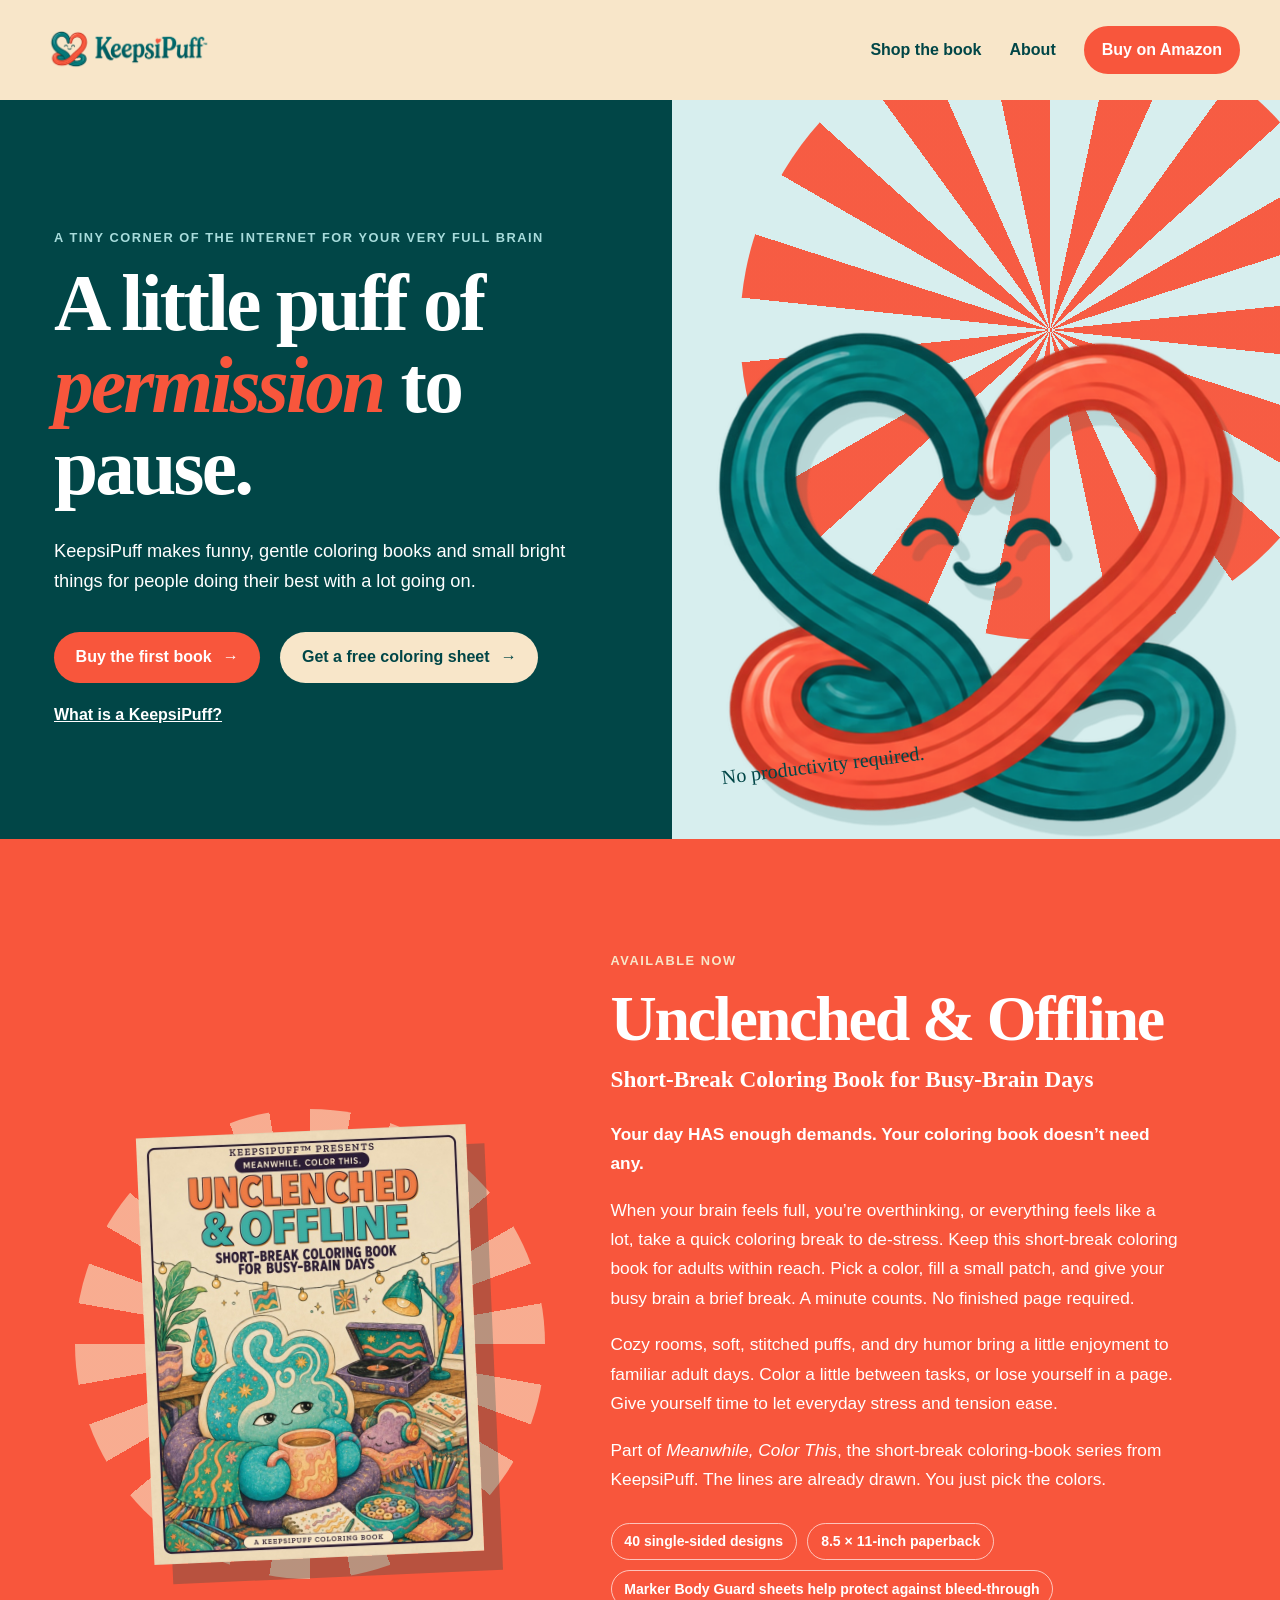
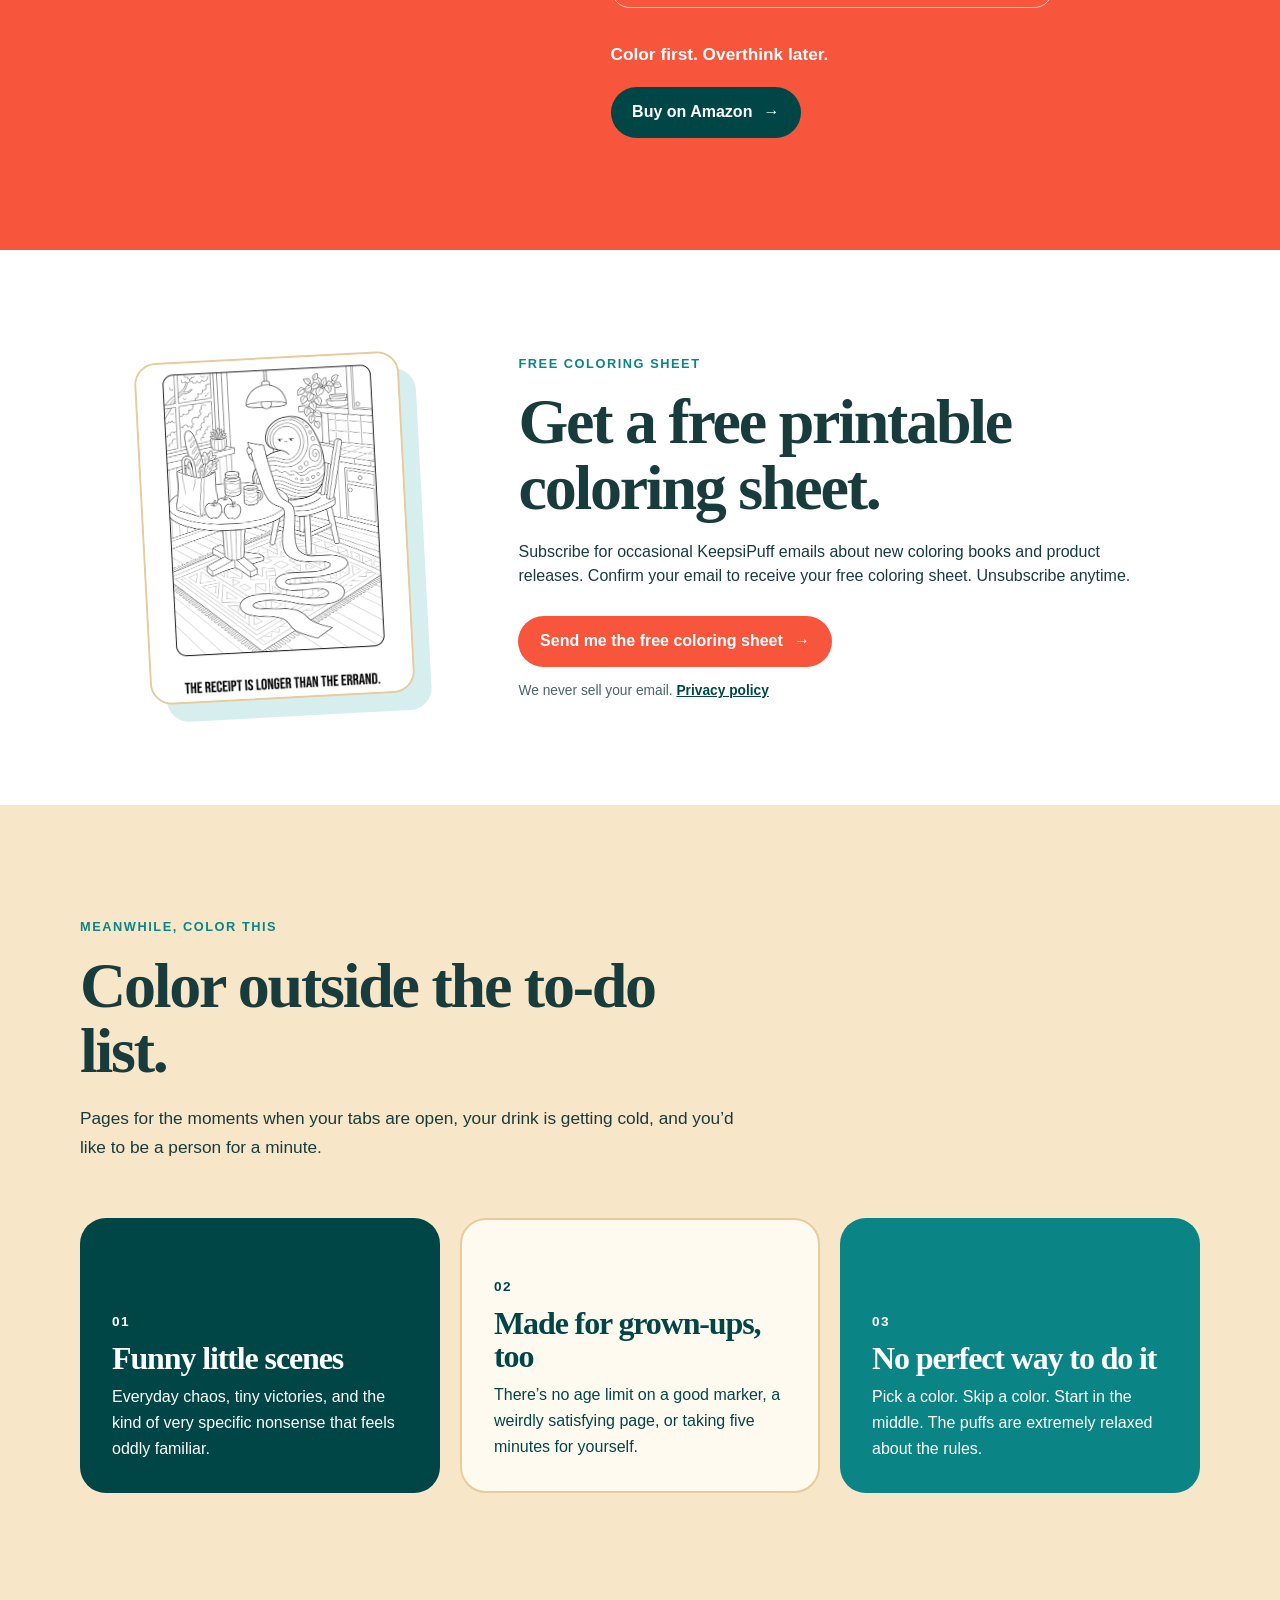
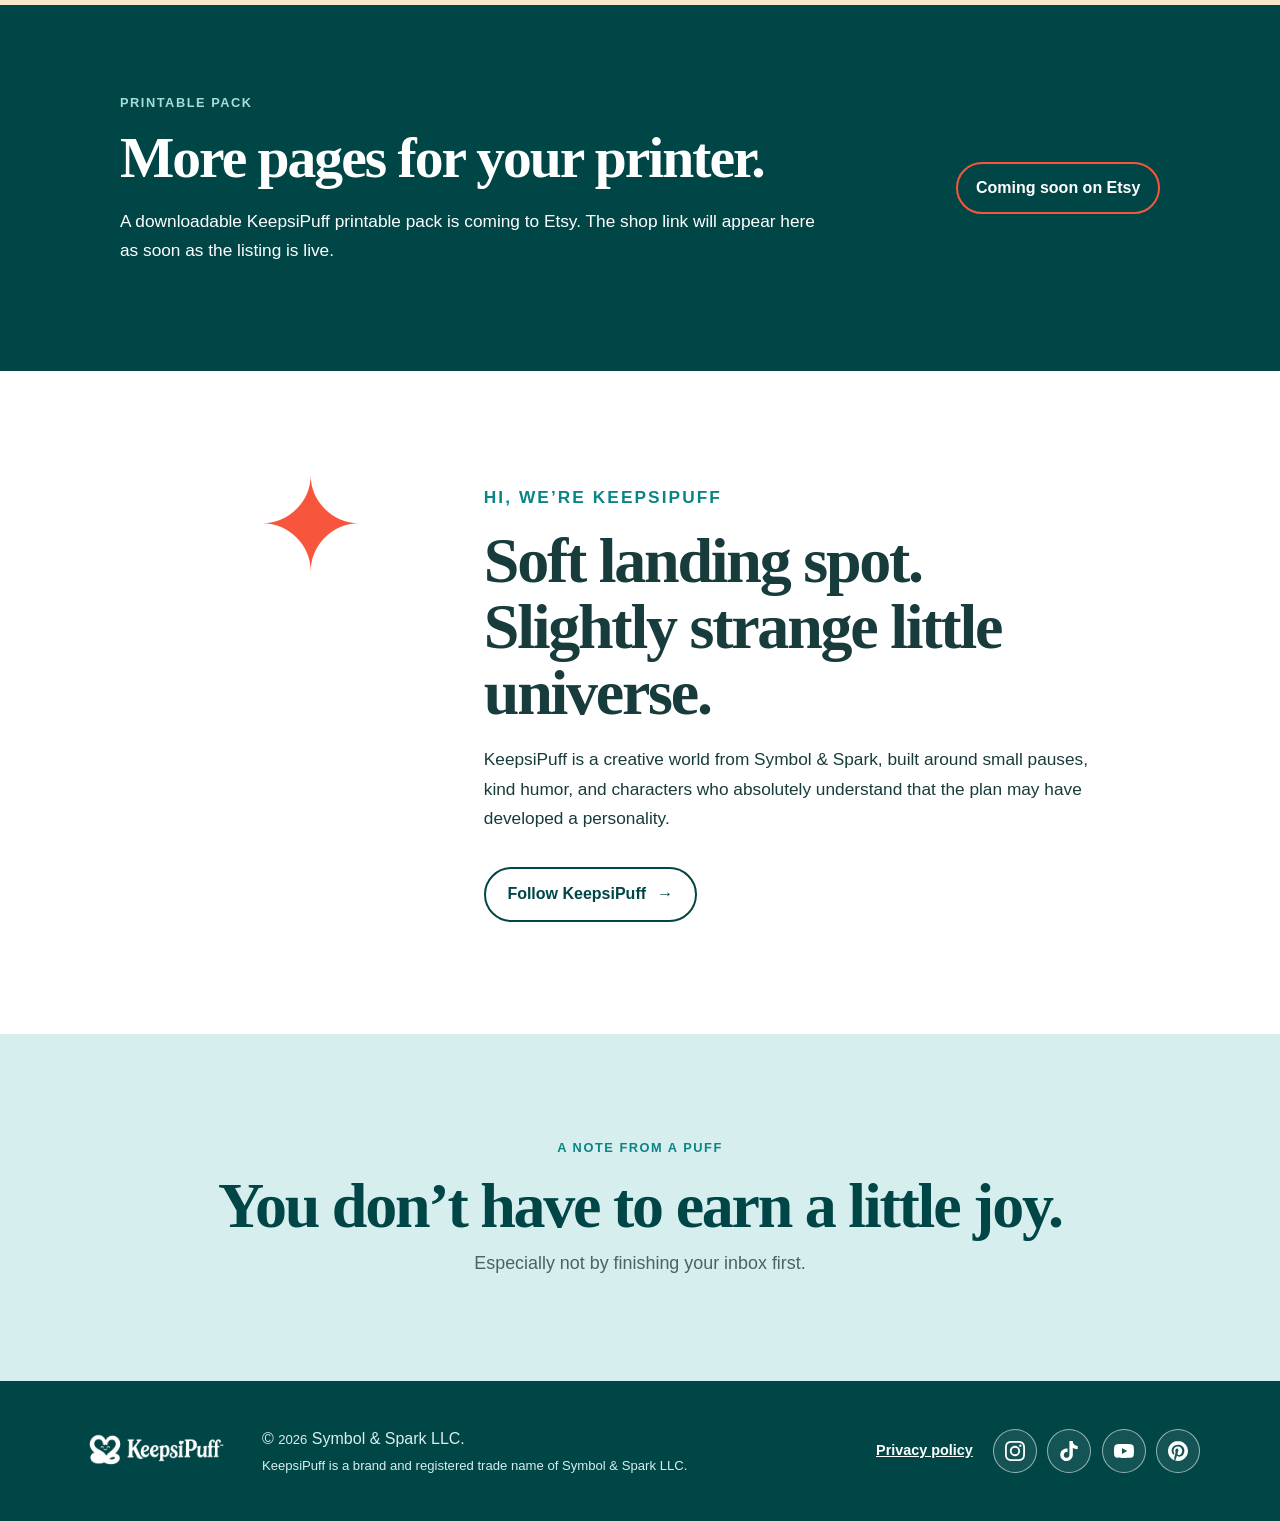
==== commit e170af11: "Align book description with approved KDP copy and de-stressing language" ====
--- a/public/index.html
+++ b/public/index.html
@@ -58,12 +58,16 @@
           <p class="eyebrow">Available now</p>
           <h2 id="shop-heading">Unclenched &amp; Offline</h2>
           <p class="book-subtitle">Short-Break Coloring Book for Busy-Brain Days</p>
-          <p>Forty single-sided designs filled with soft, stitched puffs, opinionated objects, and familiar little moments. Made for adults and older teens who could use a few screen-free minutes.</p>
+          <p><strong>Your day HAS enough demands. Your coloring book doesn’t need any.</strong></p>
+          <p>When your brain feels full, you’re overthinking, or everything feels like a lot, take a quick coloring break to de-stress. Keep this short-break coloring book for adults within reach. Pick a color, fill a small patch, and give your busy brain a brief break. A minute counts. No finished page required.</p>
+          <p>Cozy rooms, soft, stitched puffs, and dry humor bring a little enjoyment to familiar adult days. Color a little between tasks, or lose yourself in a page. Give yourself time to let everyday stress and tension ease.</p>
+          <p>Part of <em>Meanwhile, Color This</em>, the short-break coloring-book series from KeepsiPuff. The lines are already drawn. You just pick the colors.</p>
           <ul class="book-details" aria-label="Book details">
             <li>40 single-sided designs</li>
-            <li>Paperback</li>
-            <li>For adults and older teens</li>
+            <li>8.5 × 11-inch paperback</li>
+            <li>Marker Body Guard sheets help protect against bleed-through</li>
           </ul>
+          <p><strong>Color first. Overthink later.</strong></p>
           <a class="button button-teal" href="https://www.amazon.com/dp/B0HKVKWVZ1" target="_blank" rel="noopener">Buy on Amazon <span aria-hidden="true">→</span></a>
         </div>
       </section>
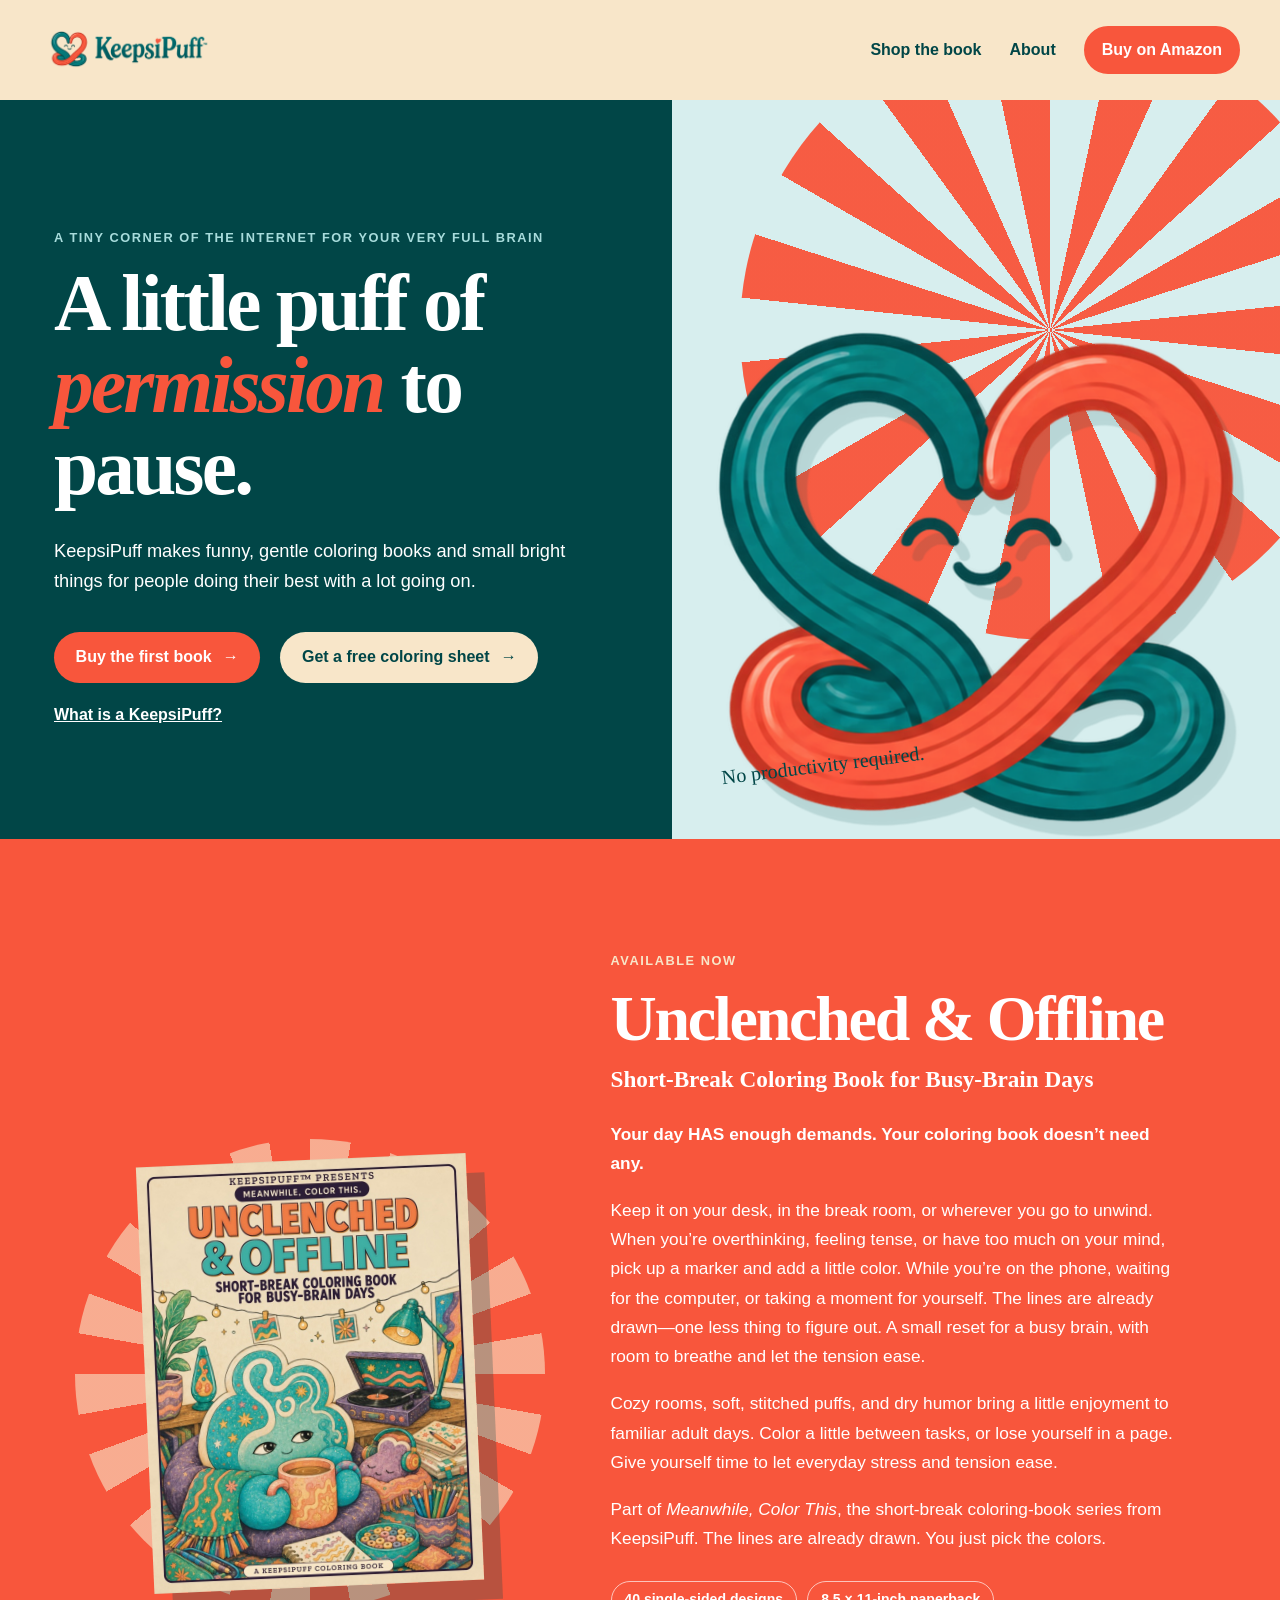
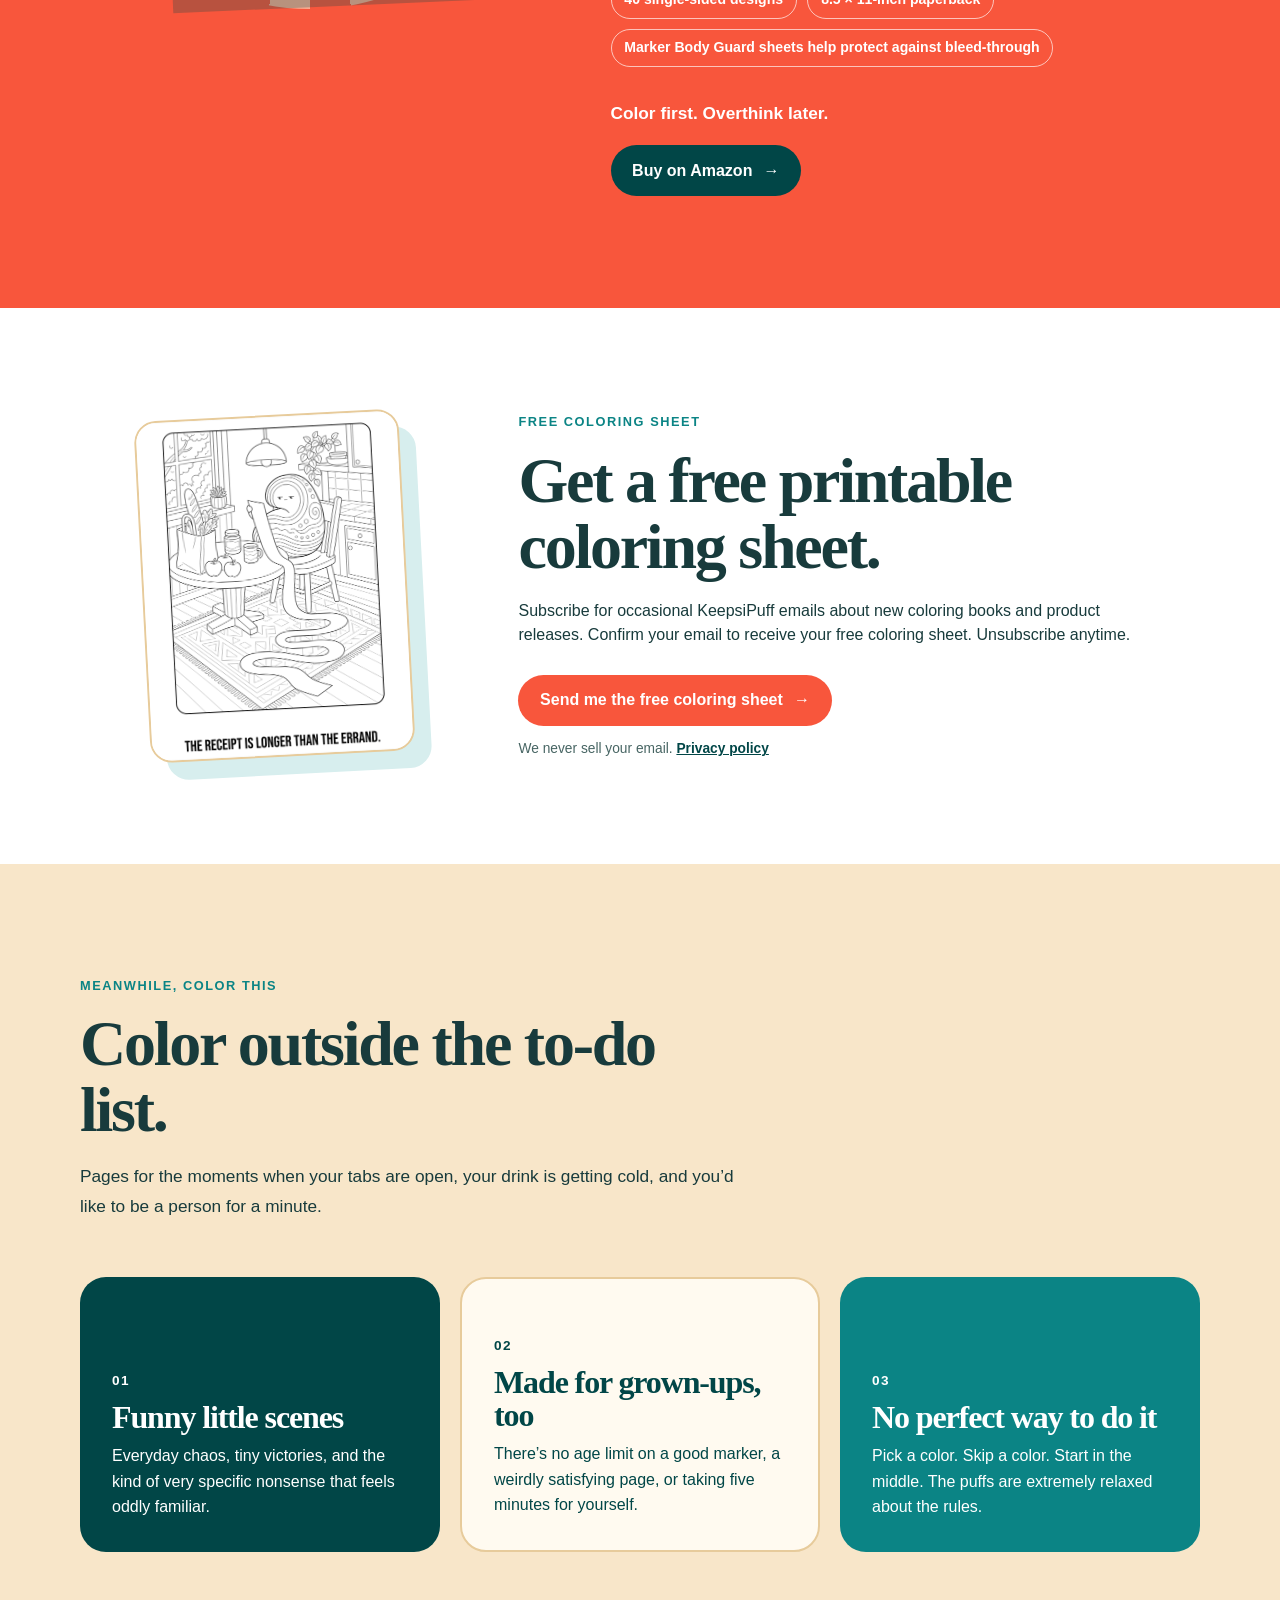
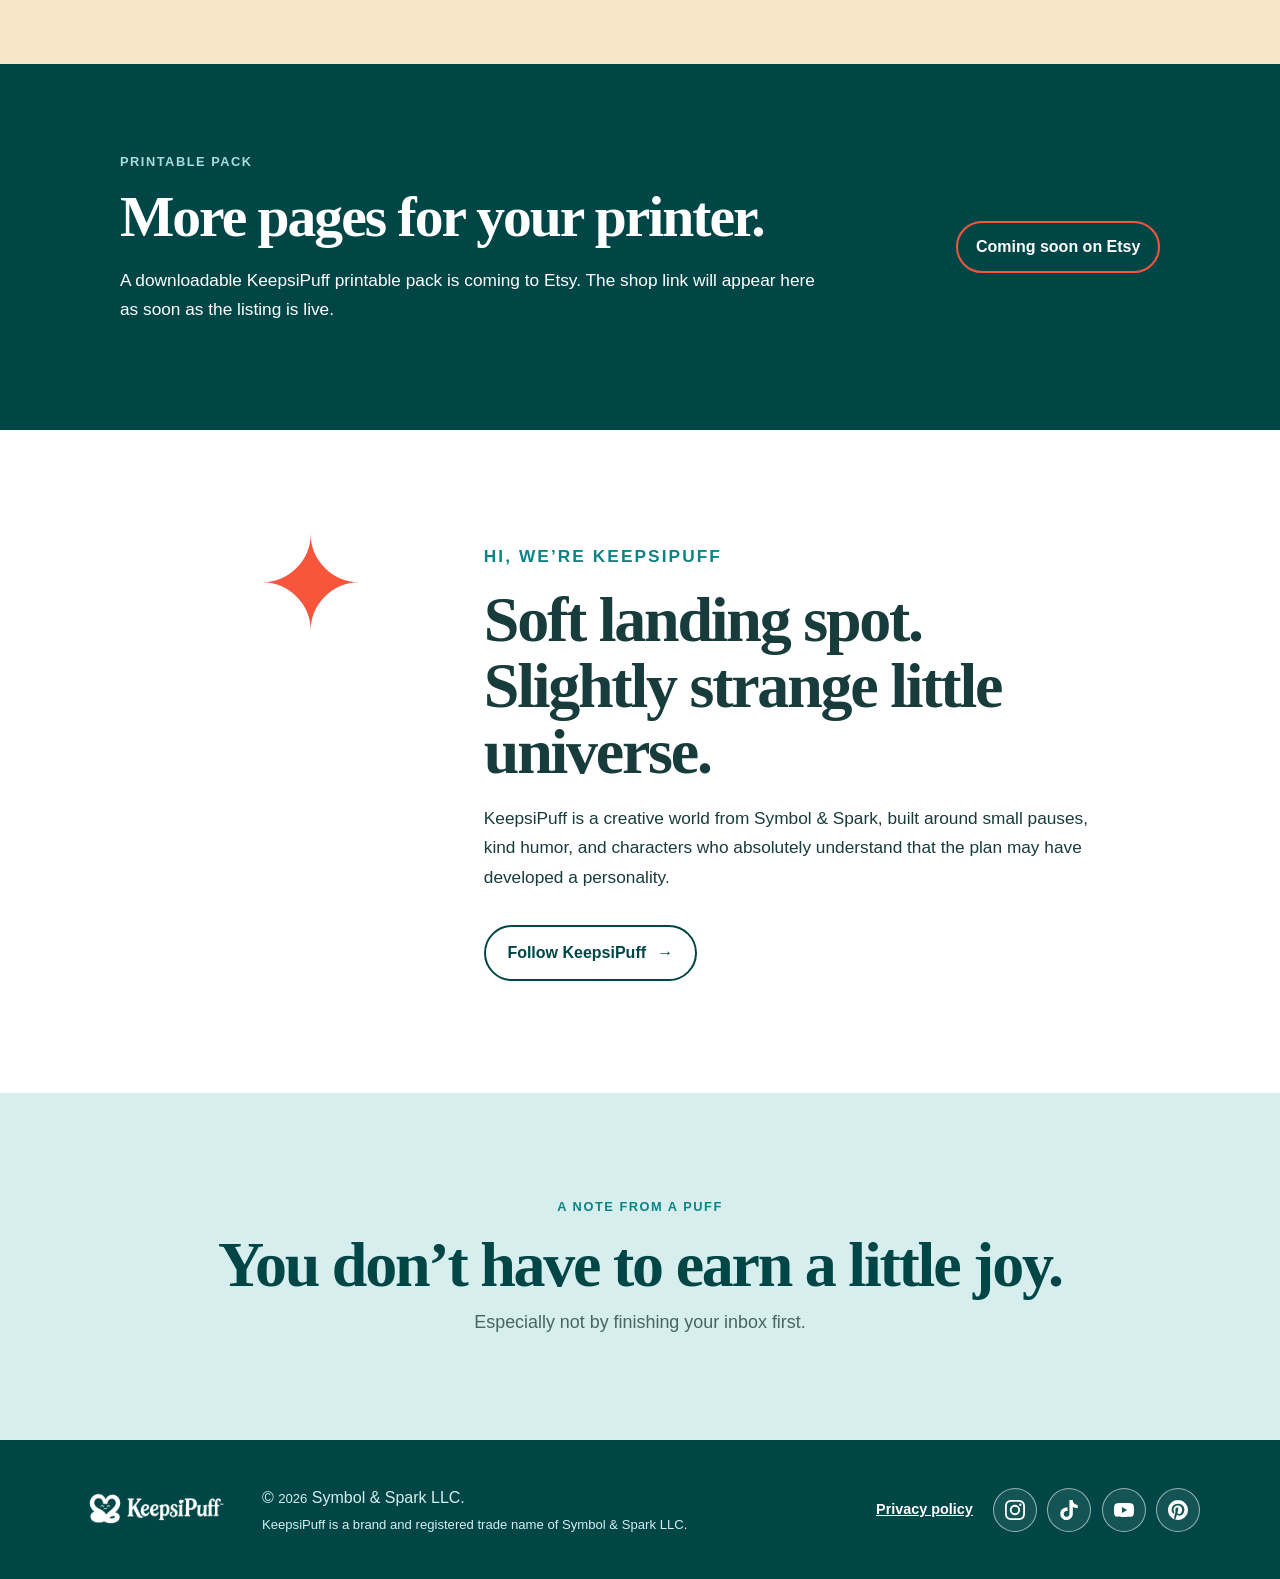
==== commit 251a2f63: "Use Dana approved desk and break room description" ====
--- a/public/index.html
+++ b/public/index.html
@@ -59,7 +59,7 @@
           <h2 id="shop-heading">Unclenched &amp; Offline</h2>
           <p class="book-subtitle">Short-Break Coloring Book for Busy-Brain Days</p>
           <p><strong>Your day HAS enough demands. Your coloring book doesn’t need any.</strong></p>
-          <p>When your brain feels full, you’re overthinking, or everything feels like a lot, take a quick coloring break to de-stress. Keep this short-break coloring book for adults within reach. Pick a color, fill a small patch, and give your busy brain a brief break. A minute counts. No finished page required.</p>
+          <p>Keep it on your desk, in the break room, or wherever you go to unwind. When you’re overthinking, feeling tense, or have too much on your mind, pick up a marker and add a little color. While you’re on the phone, waiting for the computer, or taking a moment for yourself. The lines are already drawn—one less thing to figure out. A small reset for a busy brain, with room to breathe and let the tension ease.</p>
           <p>Cozy rooms, soft, stitched puffs, and dry humor bring a little enjoyment to familiar adult days. Color a little between tasks, or lose yourself in a page. Give yourself time to let everyday stress and tension ease.</p>
           <p>Part of <em>Meanwhile, Color This</em>, the short-break coloring-book series from KeepsiPuff. The lines are already drawn. You just pick the colors.</p>
           <ul class="book-details" aria-label="Book details">
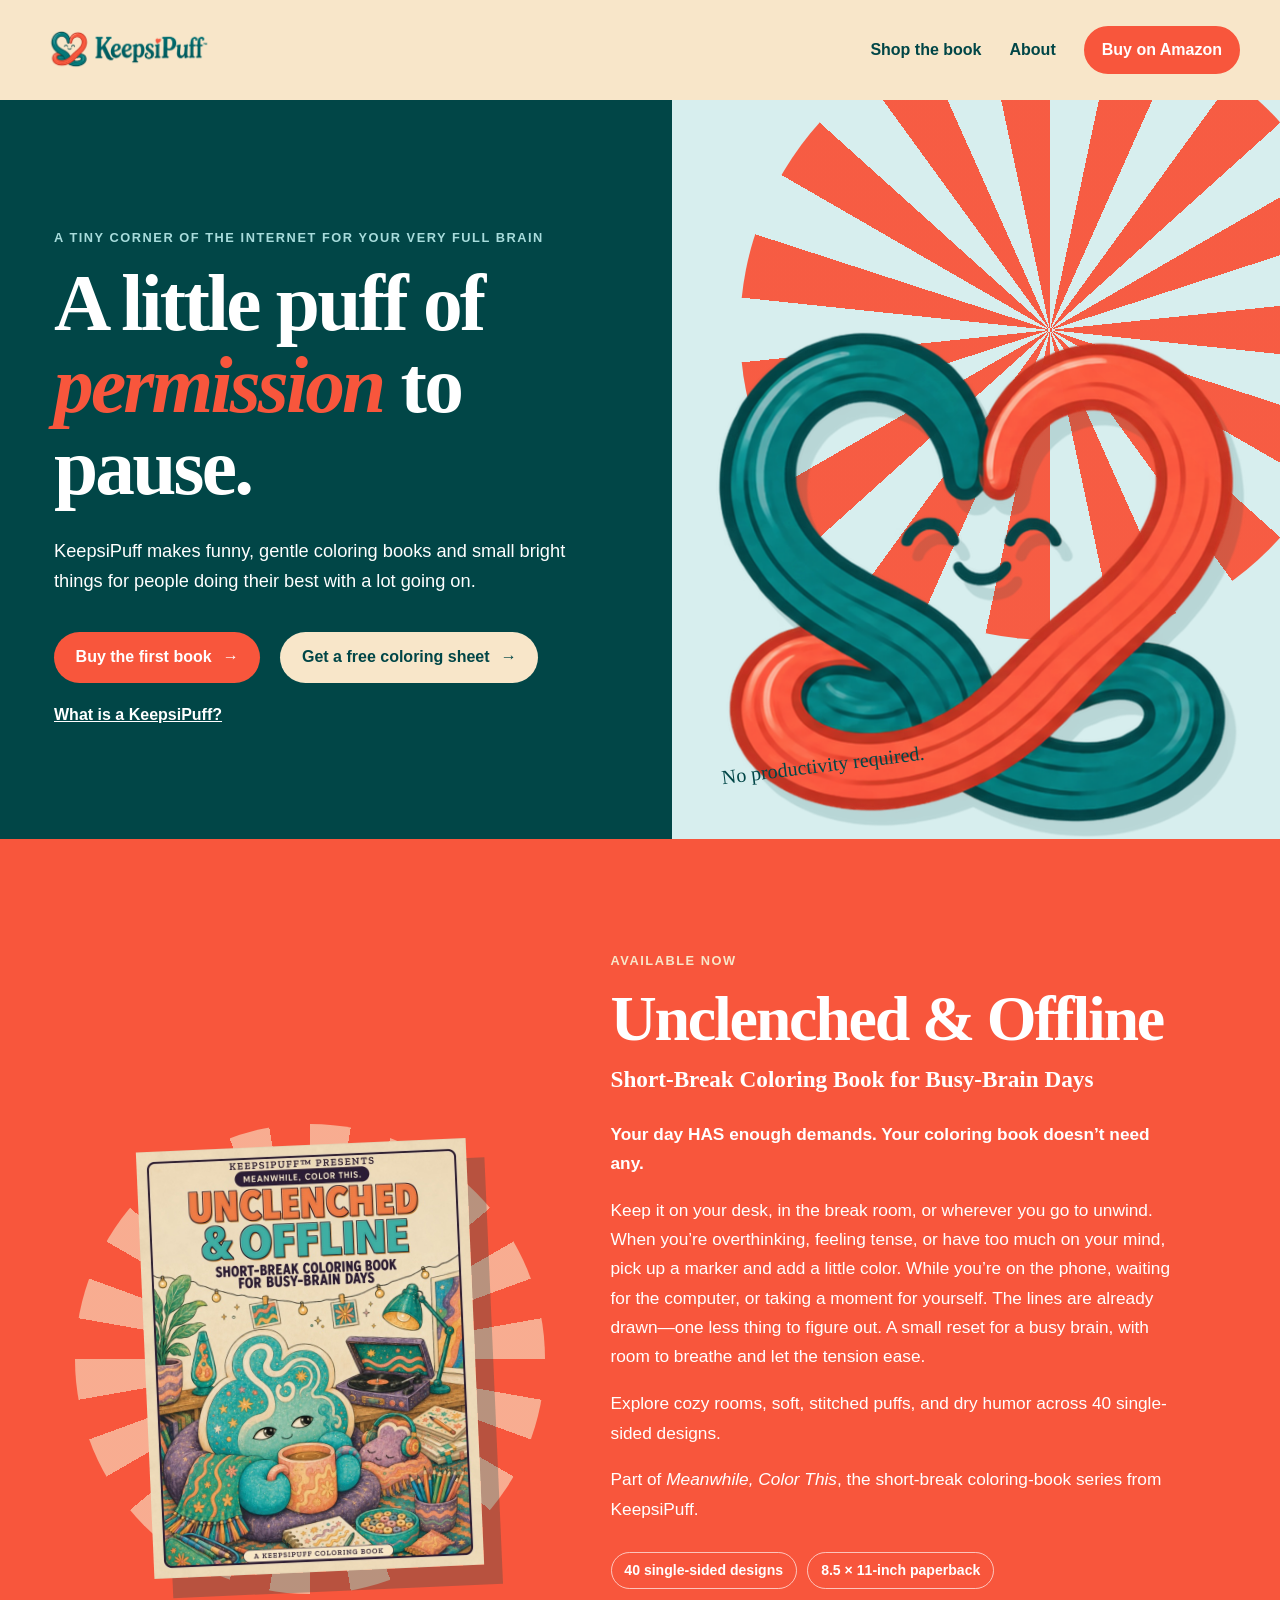
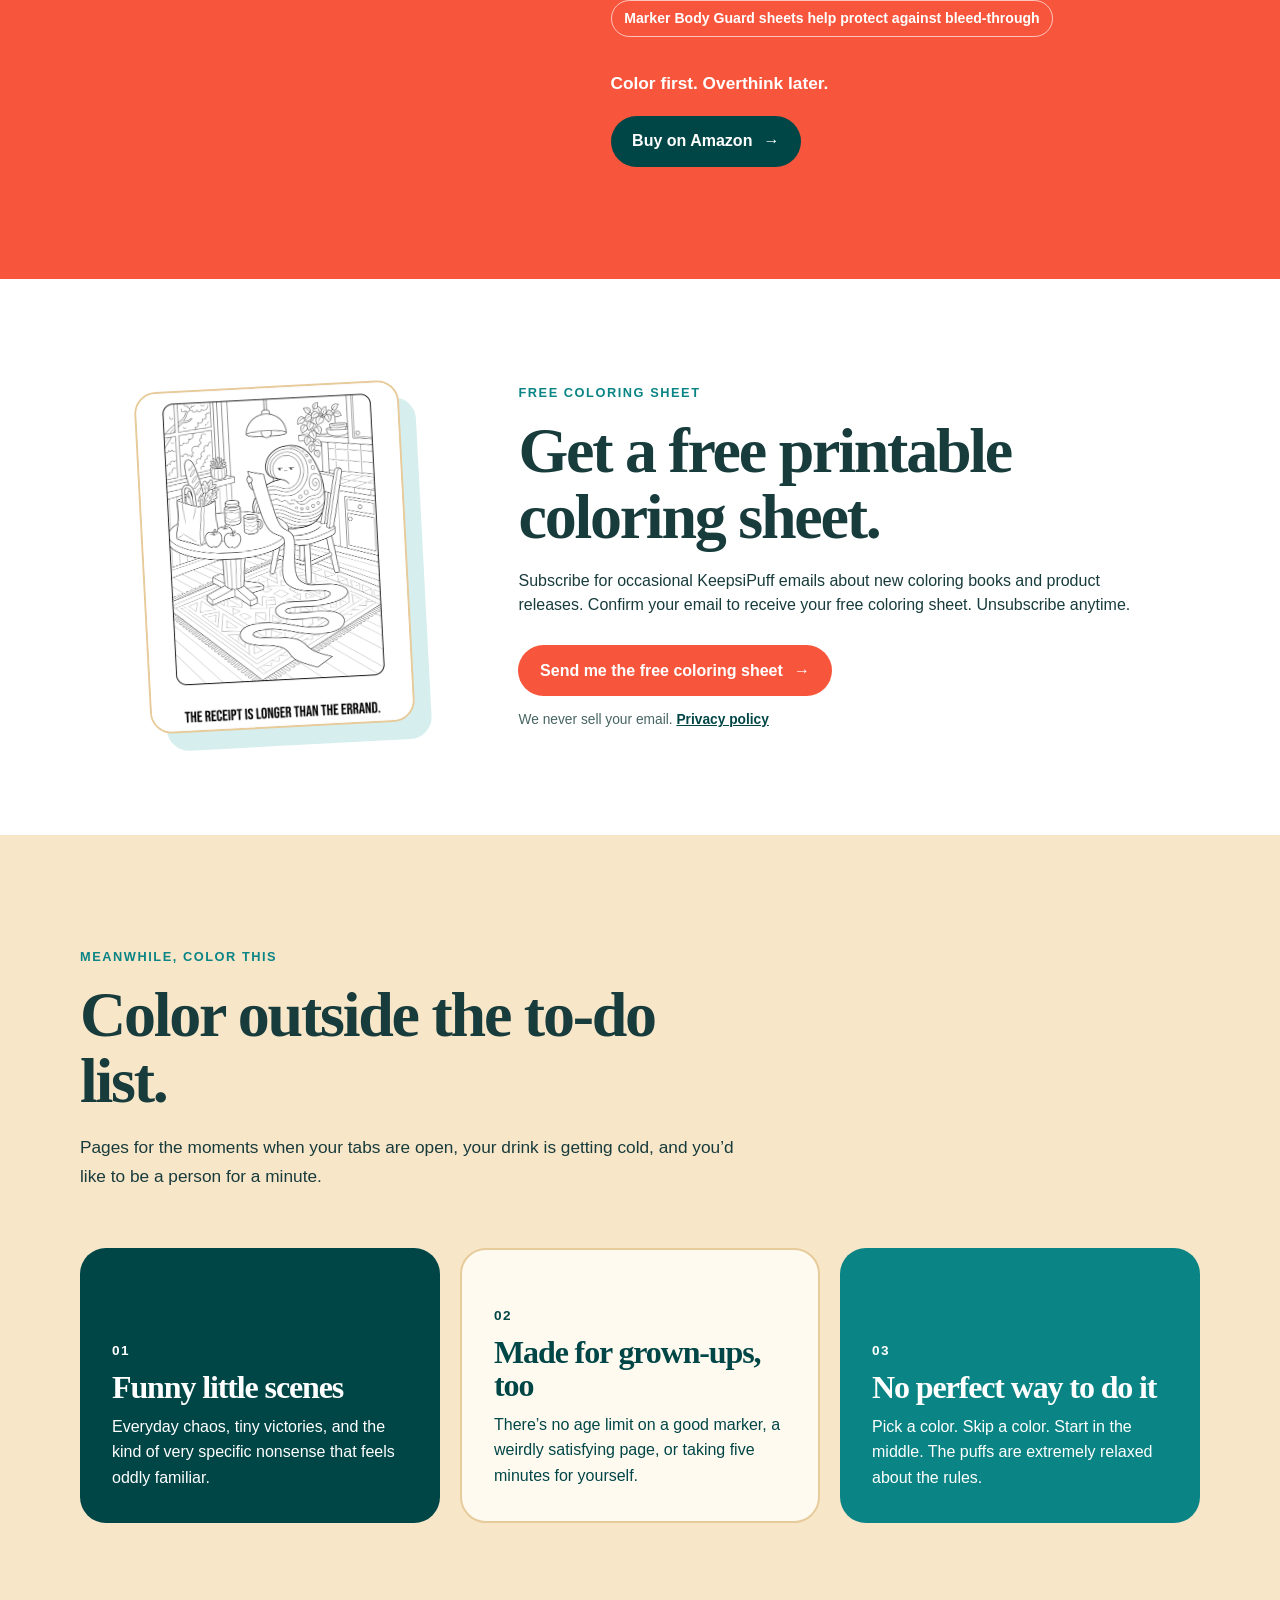
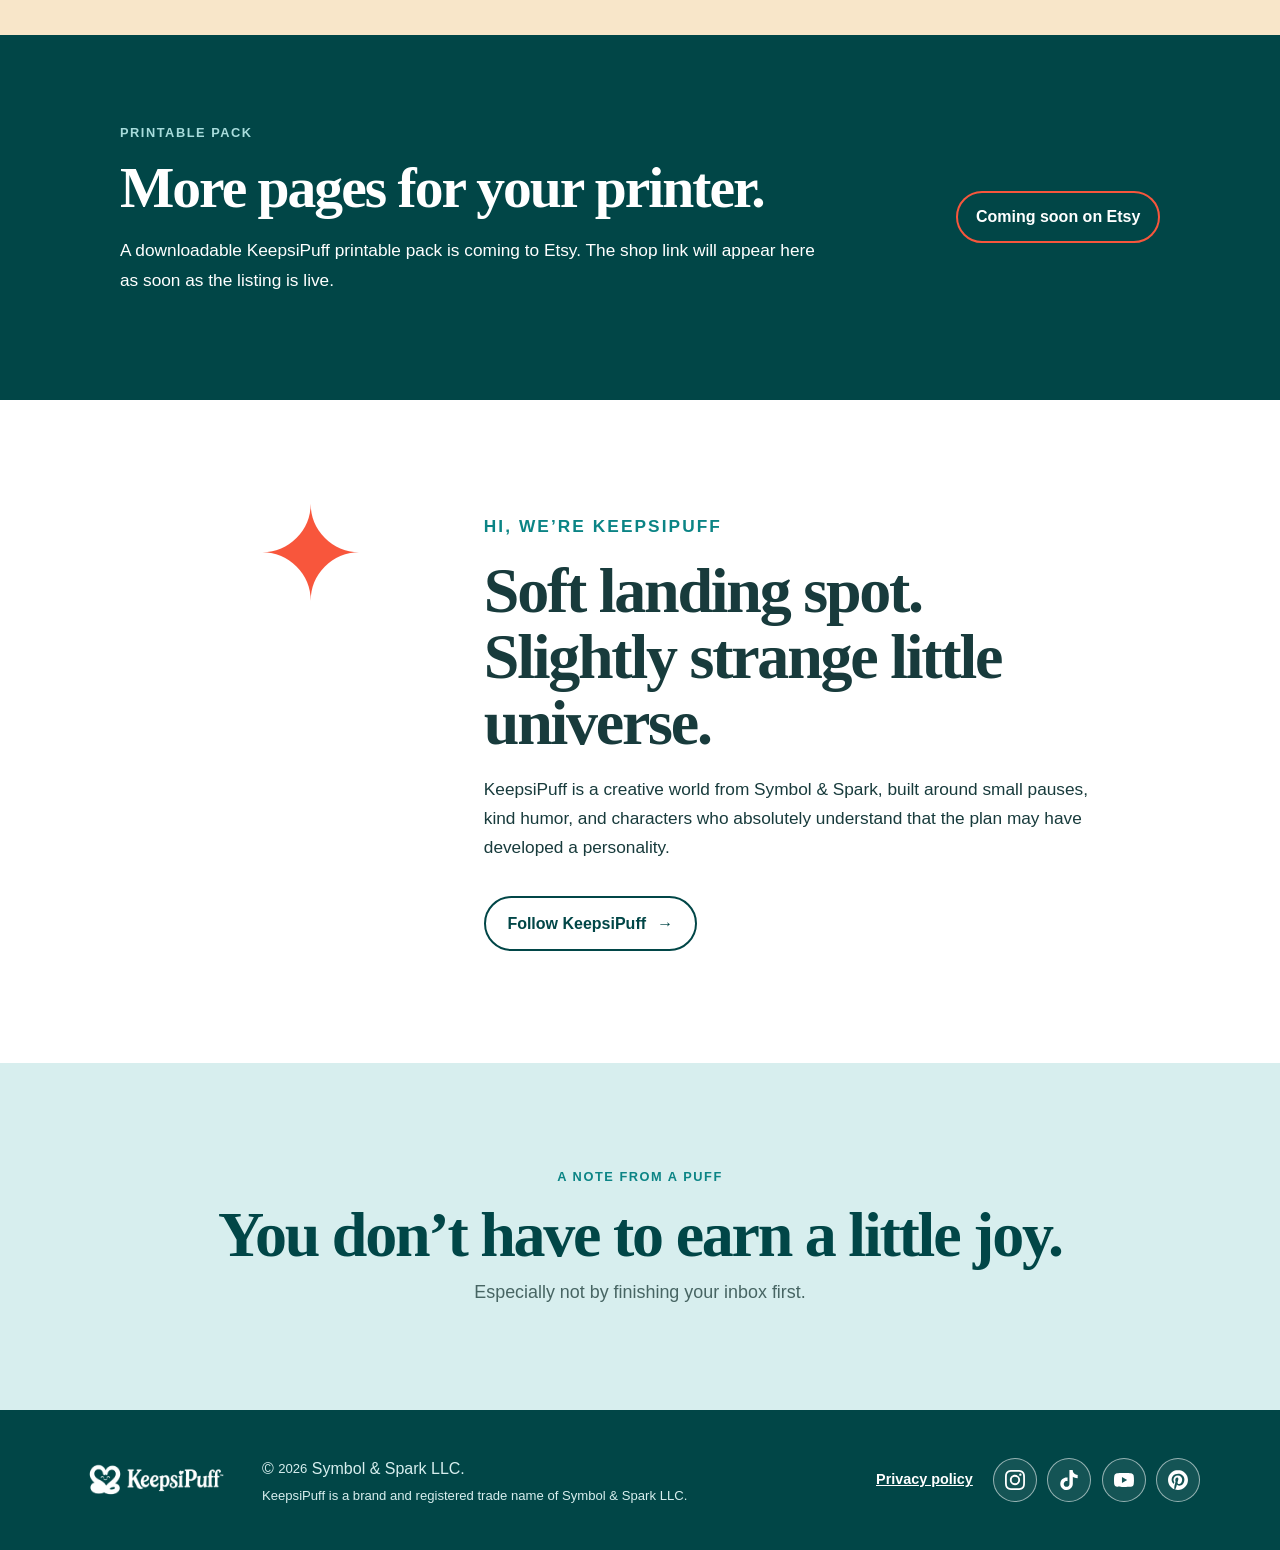
==== commit e32c498e: "Remove repetitive book benefits and simplify series attribution" ====
--- a/public/index.html
+++ b/public/index.html
@@ -60,8 +60,8 @@
           <p class="book-subtitle">Short-Break Coloring Book for Busy-Brain Days</p>
           <p><strong>Your day HAS enough demands. Your coloring book doesn’t need any.</strong></p>
           <p>Keep it on your desk, in the break room, or wherever you go to unwind. When you’re overthinking, feeling tense, or have too much on your mind, pick up a marker and add a little color. While you’re on the phone, waiting for the computer, or taking a moment for yourself. The lines are already drawn—one less thing to figure out. A small reset for a busy brain, with room to breathe and let the tension ease.</p>
-          <p>Cozy rooms, soft, stitched puffs, and dry humor bring a little enjoyment to familiar adult days. Color a little between tasks, or lose yourself in a page. Give yourself time to let everyday stress and tension ease.</p>
-          <p>Part of <em>Meanwhile, Color This</em>, the short-break coloring-book series from KeepsiPuff. The lines are already drawn. You just pick the colors.</p>
+          <p>Explore cozy rooms, soft, stitched puffs, and dry humor across 40 single-sided designs.</p>
+          <p>Part of <em>Meanwhile, Color This</em>, the short-break coloring-book series from KeepsiPuff.</p>
           <ul class="book-details" aria-label="Book details">
             <li>40 single-sided designs</li>
             <li>8.5 × 11-inch paperback</li>
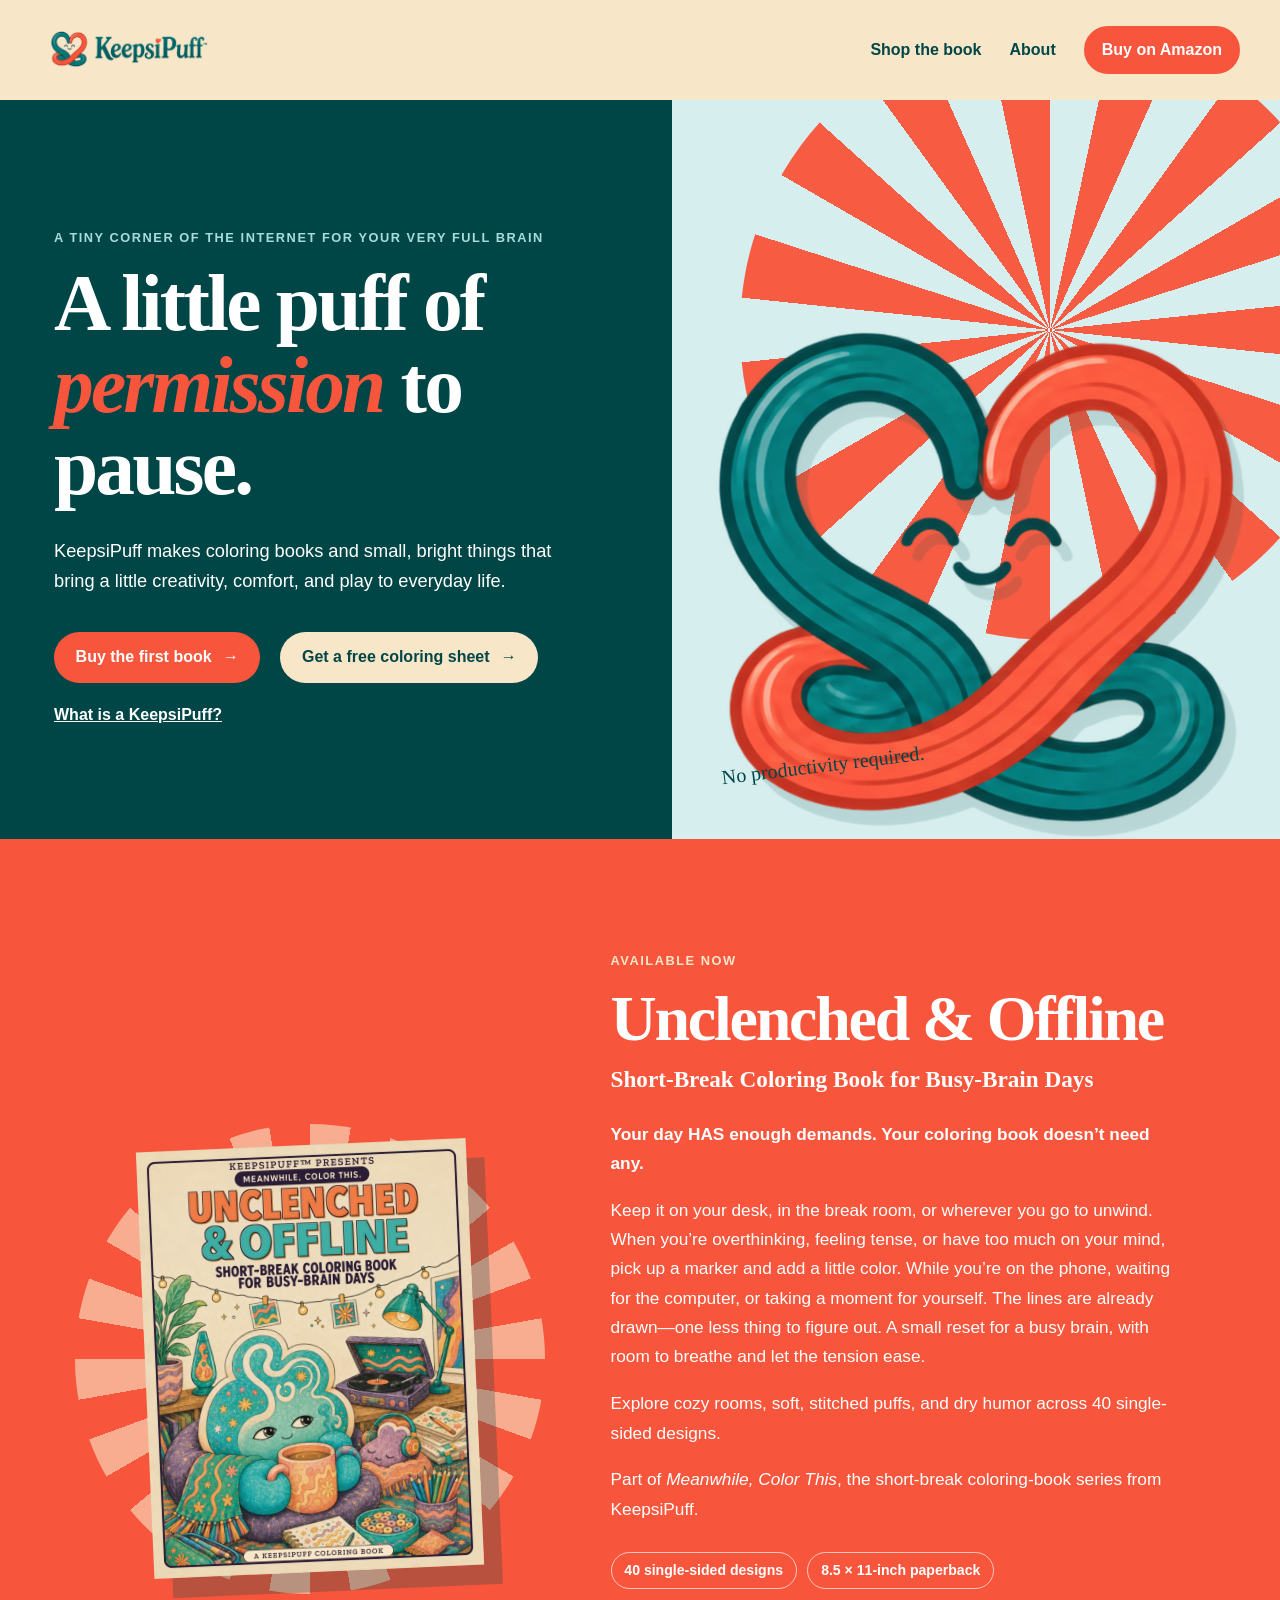
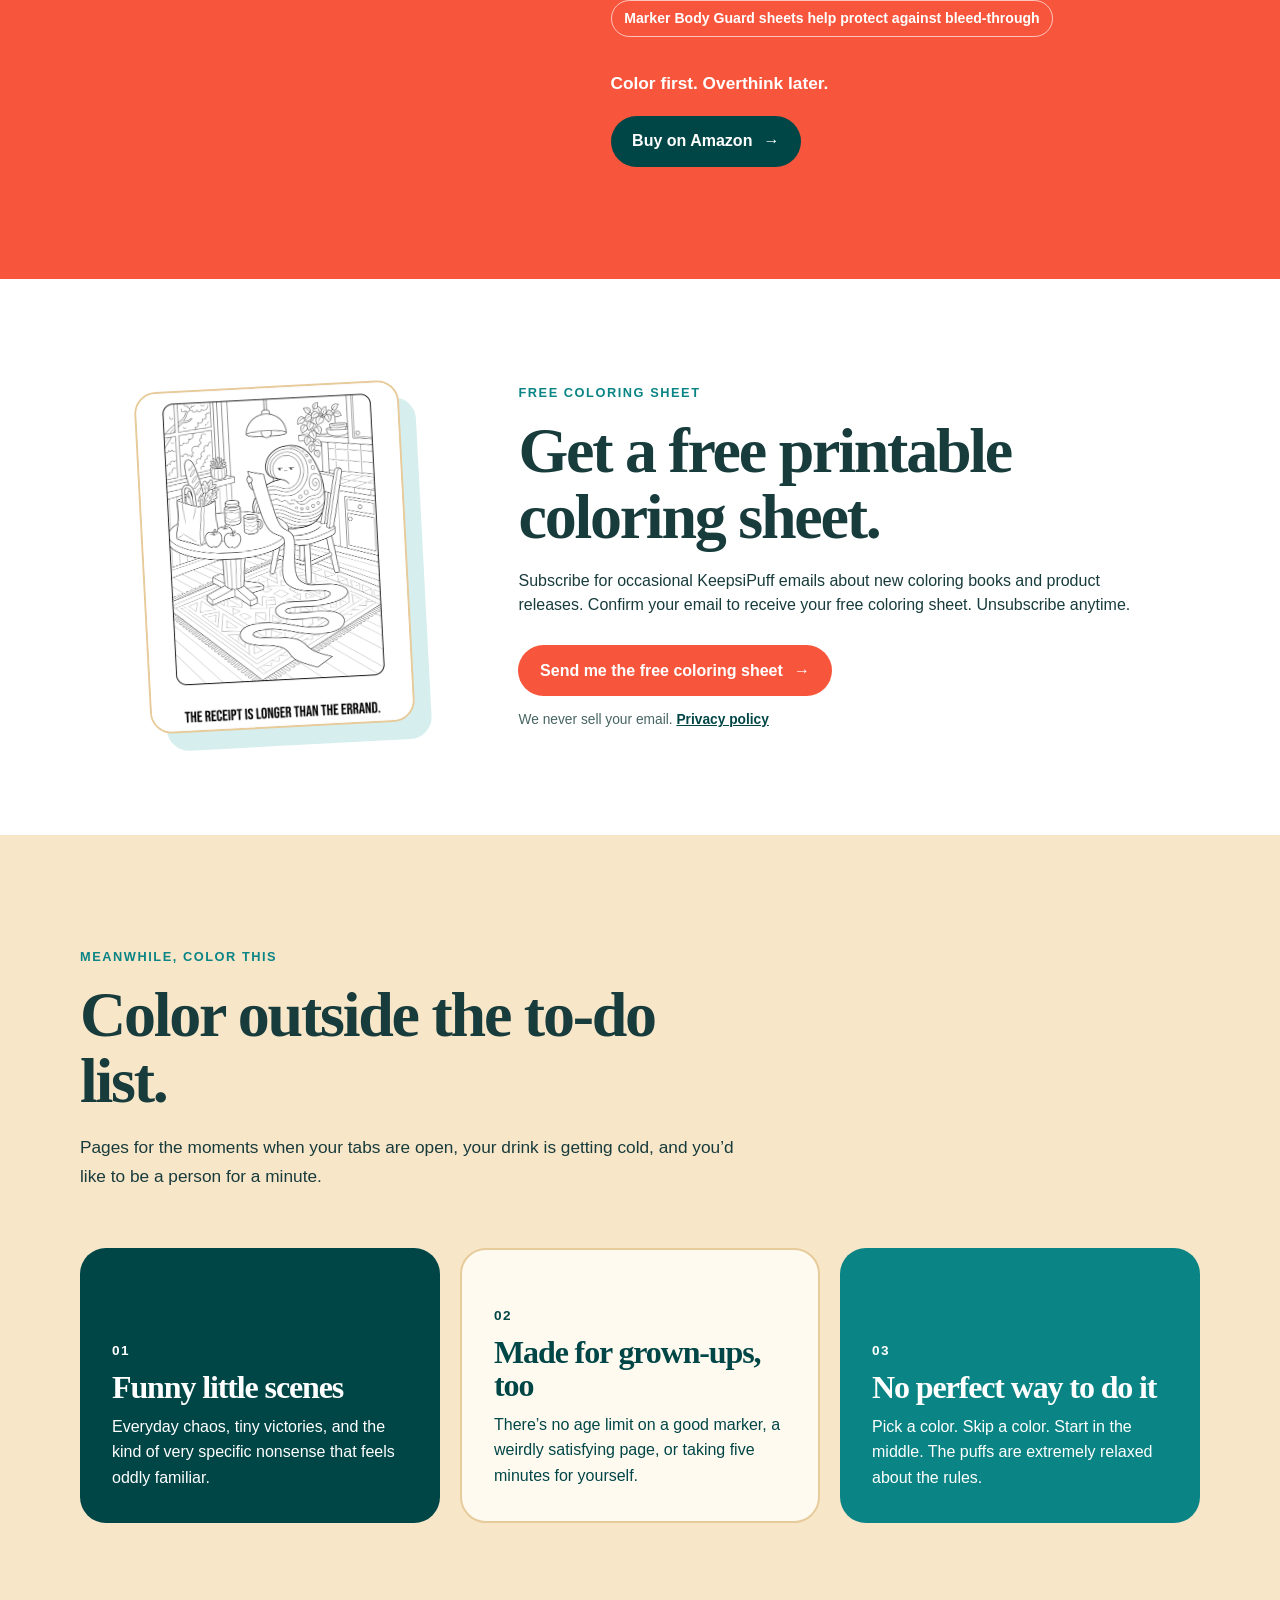
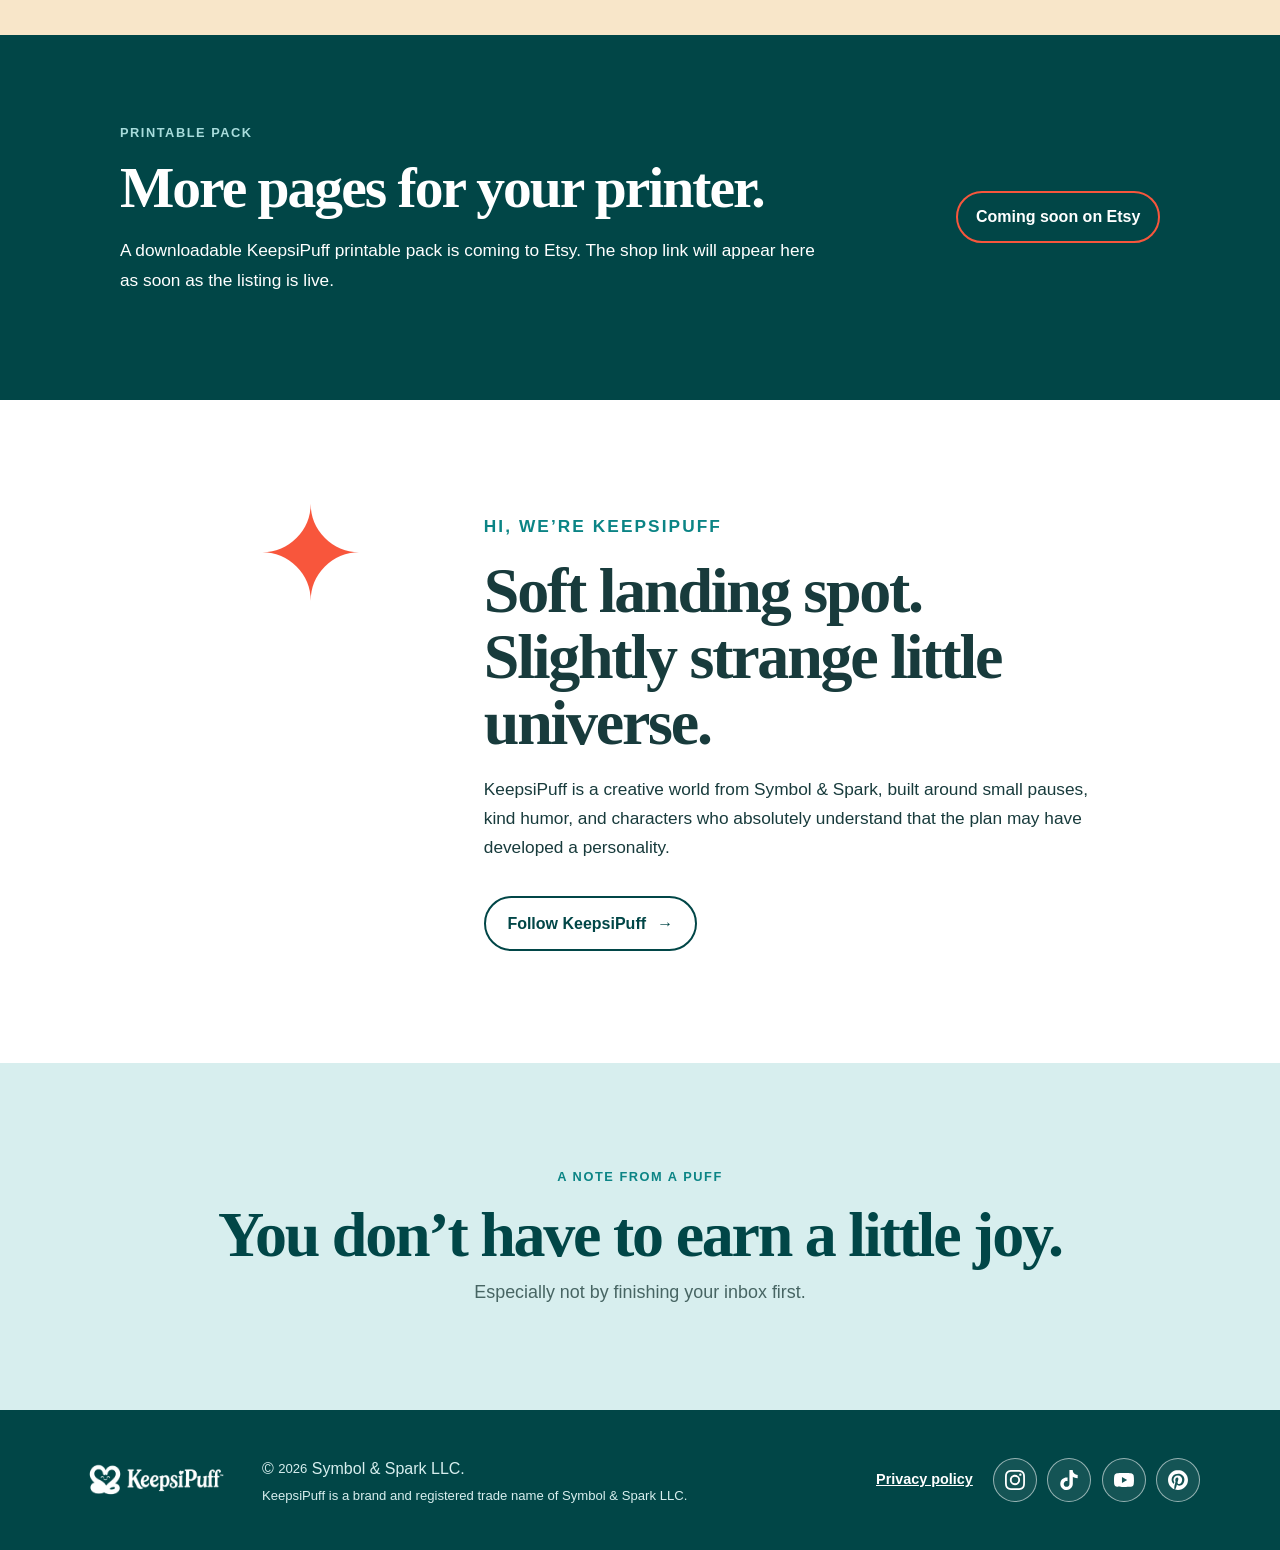
==== commit 33a0fd8c: "Broaden KeepsiPuff hero copy beyond adult coloring books" ====
--- a/public/index.html
+++ b/public/index.html
@@ -35,7 +35,7 @@
         <div class="hero-copy">
           <p class="eyebrow">A tiny corner of the internet for your very full brain</p>
           <h1 id="hero-heading">A little puff of <em>permission</em> to pause.</h1>
-          <p class="hero-intro">KeepsiPuff makes funny, gentle coloring books and small bright things for people doing their best with a lot going on.</p>
+          <p class="hero-intro">KeepsiPuff makes coloring books and small, bright things that bring a little creativity, comfort, and play to everyday life.</p>
           <div class="hero-actions">
             <a class="button button-coral" href="https://www.amazon.com/dp/B0HKVKWVZ1" target="_blank" rel="noopener">Buy the first book <span aria-hidden="true">→</span></a>
             <a class="button button-cream" href="#free-coloring-sheet">Get a free coloring sheet <span aria-hidden="true">→</span></a>
